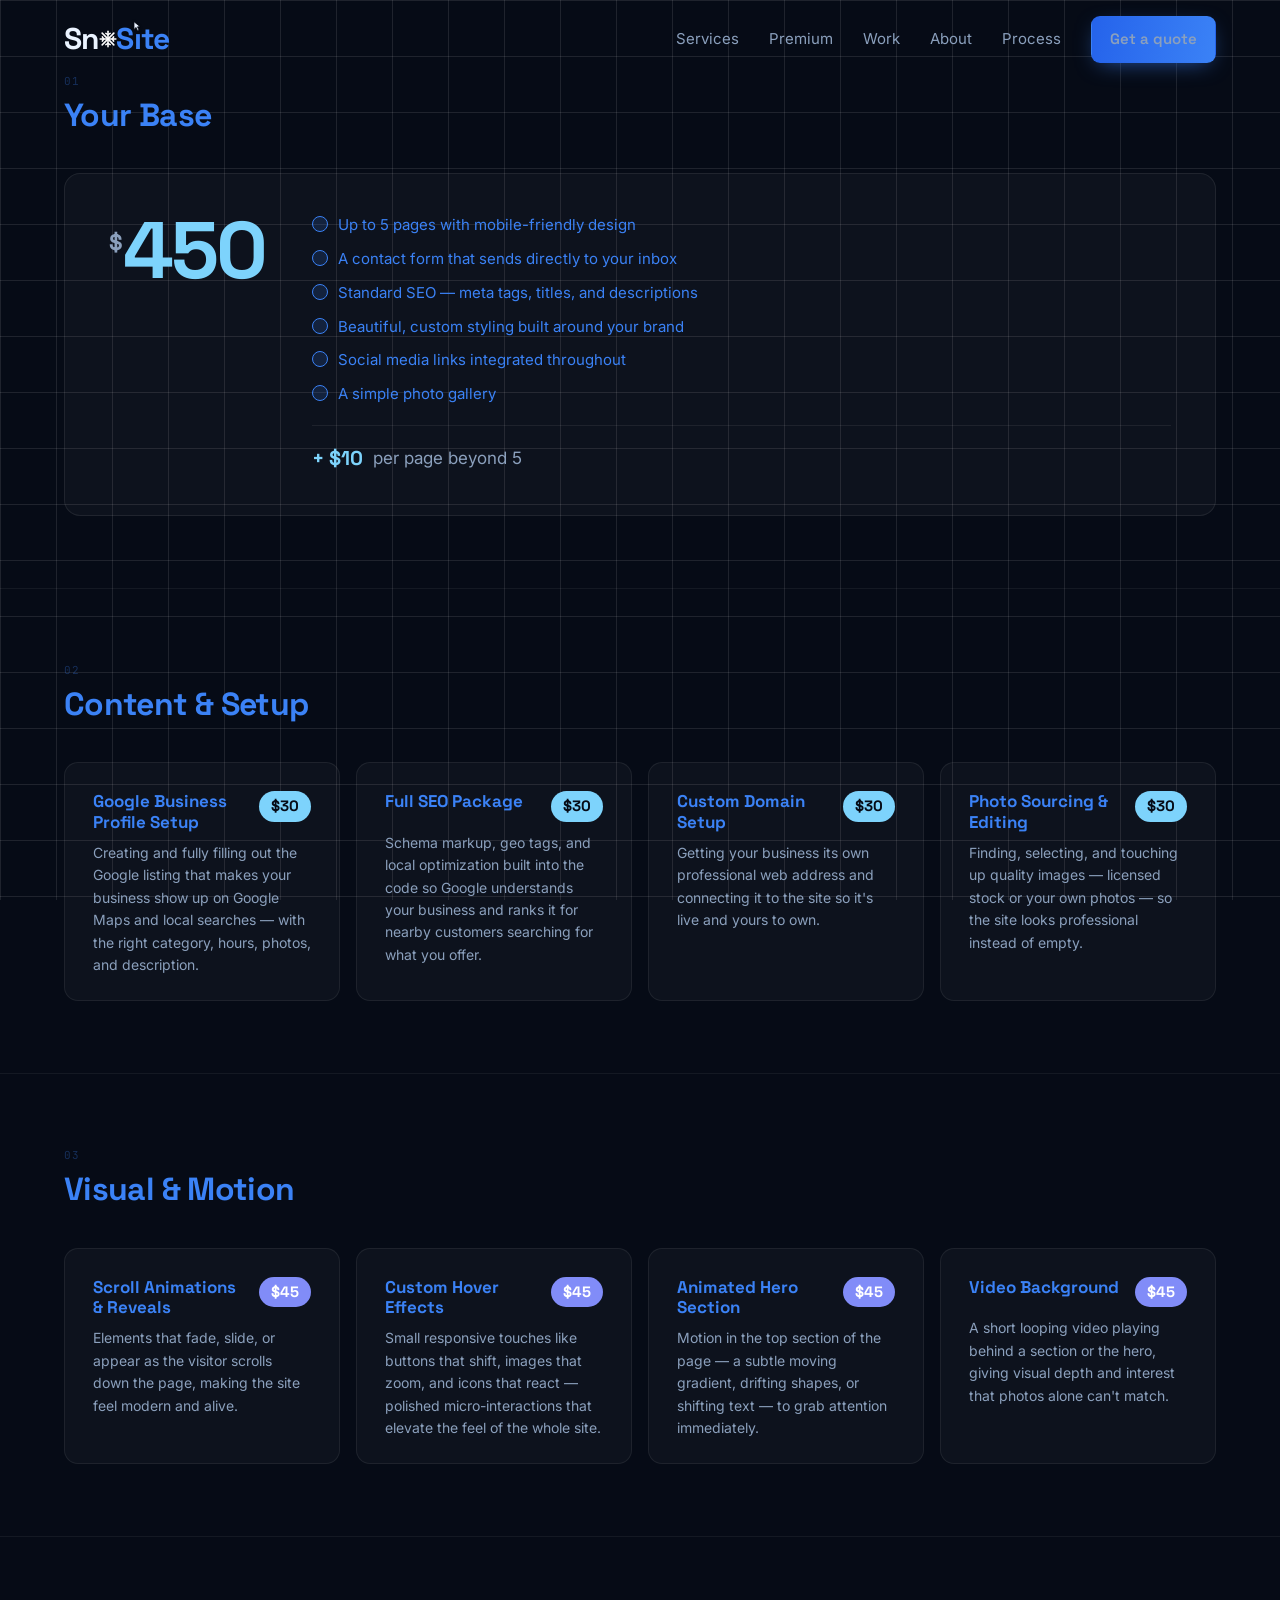
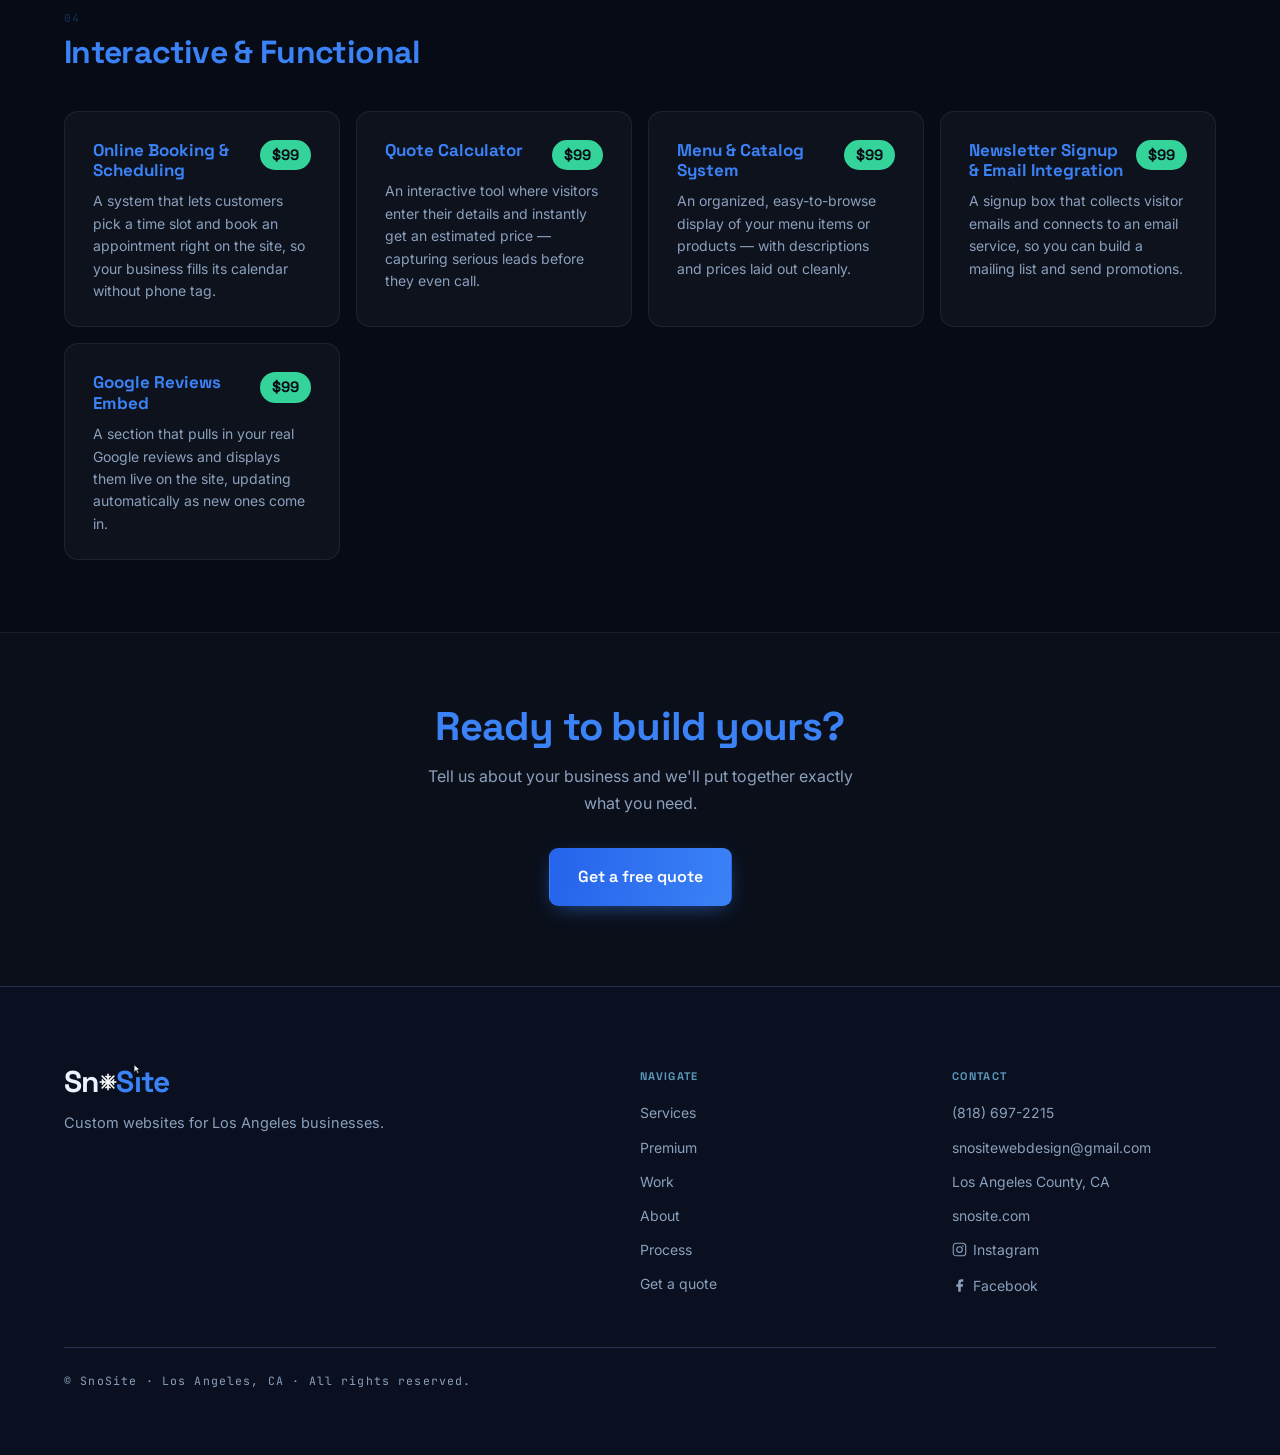
==== add-ons.html @ f0800261 "Increase font size of extra page pricing text Co-Authored-By: Claude Sonnet 4.6 <noreply@anthropic.c" ====
<!DOCTYPE html>
<html lang="en">
<head>
<meta charset="UTF-8" />
<meta name="viewport" content="width=device-width, initial-scale=1.0" />
<title>SnoSite — Pricing & Add-Ons</title>
<meta name="description" content="See exactly what's included in every SnoSite website and choose the add-ons that fit your business. Serving Los Angeles County." />
<link rel="icon" type="image/svg+xml" href="/favicon.svg" />
<link rel="preconnect" href="https://fonts.googleapis.com" />
<link rel="preconnect" href="https://fonts.gstatic.com" crossorigin />
<link href="https://fonts.googleapis.com/css2?family=Inter:wght@400;500;600&family=JetBrains+Mono:wght@400;500;700&family=Space+Grotesk:wght@500;600;700&display=swap" rel="stylesheet" />
<link rel="stylesheet" href="style.css" />
<style>
/* ---- page-specific overrides ---- */
.ao-hero{
  padding:140px var(--gut) 72px;
  text-align:center;
}
.ao-hero .eyebrow{ margin-bottom:18px; }
.ao-hero h1{
  font-family:var(--display);
  font-size:clamp(36px,6vw,62px);
  font-weight:700;
  color:var(--frost);
  line-height:1.1;
  letter-spacing:-.03em;
  margin-bottom:18px;
}
.ao-hero h1 span{ color:var(--ice); }
.ao-hero p{
  font-size:18px;
  color:var(--slate);
  max-width:520px;
  margin:0 auto;
  line-height:1.65;
}

/* ---- section blocks ---- */
.ao-section{
  padding:72px var(--gut);
  max-width:var(--max);
  margin:0 auto;
}
.ao-section + .ao-section{ border-top:1px solid rgba(255,255,255,.06); }

.ao-section-head{
  margin-bottom:40px;
}
.ao-section-num{
  font-family:var(--mono);
  font-size:11px;
  color:var(--frost);
  opacity:.3;
  letter-spacing:.12em;
  display:block;
  margin-bottom:8px;
}
.ao-section-title{
  font-family:var(--display);
  font-size:clamp(22px,3.5vw,32px);
  font-weight:700;
  color:var(--frost);
  letter-spacing:-.02em;
  margin-bottom:8px;
}
.ao-section-sub{
  font-size:15px;
  color:var(--slate);
  max-width:560px;
  line-height:1.6;
}

/* ---- base card (section 1) ---- */
.base-card{
  background:rgba(255,255,255,.03);
  border:1px solid rgba(255,255,255,.08);
  border-radius:16px;
  padding:40px 44px;
  display:flex;
  align-items:flex-start;
  gap:48px;
  flex-wrap:wrap;
}
.base-price-block{ flex-shrink:0; }
.base-price{
  font-family:var(--display);
  font-size:clamp(52px,8vw,80px);
  font-weight:700;
  color:var(--ice);
  line-height:.9;
  letter-spacing:-.04em;
}
.base-price em{
  font-style:normal;
  font-size:.28em;
  color:var(--slate);
  letter-spacing:0;
  vertical-align:super;
}
.base-label{
  font-family:var(--body);
  font-size:13px;
  color:var(--slate);
  margin-top:8px;
  letter-spacing:.03em;
}
.base-features{
  flex:1;
  min-width:240px;
}
.base-features ul{
  list-style:none;
  padding:0;margin:0;
  display:flex;
  flex-direction:column;
  gap:12px;
}
.base-features li{
  display:flex;
  align-items:flex-start;
  gap:10px;
  font-size:15px;
  color:var(--frost);
  line-height:1.45;
}
.base-features li::before{
  content:'';
  width:16px;height:16px;
  border-radius:50%;
  border:1.5px solid var(--frost);
  flex-shrink:0;
  margin-top:2px;
  background:rgba(59,130,246,.15);
}
.base-extra{
  margin-top:20px;
  padding-top:16px;
  border-top:1px solid rgba(255,255,255,.07);
  font-size:14px;
  color:var(--slate);
  display:flex;
  align-items:center;
  gap:10px;
}
.base-extra strong{ color:var(--ice); font-family:var(--display); font-size:20px; }
.base-extra{ font-size:17px; }

/* ---- addon grid ---- */
.ao-grid{
  display:grid;
  grid-template-columns:repeat(auto-fill,minmax(260px,1fr));
  gap:16px;
}
.ao-card{
  background:rgba(255,255,255,.03);
  border:1px solid rgba(255,255,255,.07);
  border-radius:14px;
  padding:28px 28px 24px;
  display:flex;
  flex-direction:column;
  gap:10px;
  transition:border-color .2s,background .2s;
}
.ao-card:hover{
  border-color:rgba(59,130,246,.3);
  background:rgba(59,130,246,.04);
}
.ao-card-top{
  display:flex;
  align-items:flex-start;
  justify-content:space-between;
  gap:12px;
}
.ao-card-title{
  font-family:var(--display);
  font-size:17px;
  font-weight:700;
  color:var(--frost);
  line-height:1.2;
}
.ao-price-tag{
  font-family:var(--display);
  font-size:15px;
  font-weight:700;
  color:var(--ink);
  background:var(--ice);
  border-radius:100px;
  padding:3px 12px;
  white-space:nowrap;
  flex-shrink:0;
}
.ao-card-desc{
  font-size:14px;
  color:var(--slate);
  line-height:1.6;
  flex:1;
}

/* section color accents */
.ao-s2 .ao-price-tag{ background:#7dd3fc; color:#060b16; }
.ao-s3 .ao-price-tag{ background:#818cf8; color:#fff; }
.ao-s4 .ao-price-tag{ background:#34d399; color:#060b16; }

.ao-s3 .ao-card:hover{ border-color:rgba(129,140,248,.3); background:rgba(129,140,248,.04); }
.ao-s4 .ao-card:hover{ border-color:rgba(52,211,153,.3); background:rgba(52,211,153,.04); }

/* ---- CTA band ---- */
.ao-cta{
  background:rgba(255,255,255,.02);
  border-top:1px solid rgba(255,255,255,.06);
  padding:72px var(--gut) 80px;
  text-align:center;
}
.ao-cta h2{
  font-family:var(--display);
  font-size:clamp(28px,4vw,40px);
  font-weight:700;
  color:var(--frost);
  letter-spacing:-.02em;
  margin-bottom:14px;
}
.ao-cta p{
  font-size:16px;
  color:var(--slate);
  max-width:460px;
  margin:0 auto 32px;
  line-height:1.65;
}

@media(max-width:680px){
  .base-card{ padding:28px 24px; gap:24px; }
  .ao-section{ padding:52px var(--gut); }
}
</style>
</head>
<body>

<!-- hidden svg defs copied from main page -->
<svg width="0" height="0" style="position:absolute" aria-hidden="true">
  <defs>
    <g id="crystal-mark">
      <g id="crystal-arm">
        <line x1="32" y1="32" x2="32" y2="7" />
        <line x1="32" y1="21" x2="24.5" y2="13.5" />
        <line x1="32" y1="21" x2="39.5" y2="13.5" />
        <line x1="32" y1="27" x2="27" y2="22" />
        <line x1="32" y1="27" x2="37" y2="22" />
        <circle cx="32" cy="7"    r="2.4" class="node-tip" />
        <circle cx="32" cy="21"   r="1.7" />
        <circle cx="24.5" cy="13.5" r="1.5" />
        <circle cx="39.5" cy="13.5" r="1.5" />
      </g>
      <use href="#crystal-arm" transform="rotate(60 32 32)" />
      <use href="#crystal-arm" transform="rotate(120 32 32)" />
      <use href="#crystal-arm" transform="rotate(180 32 32)" />
      <use href="#crystal-arm" transform="rotate(240 32 32)" />
      <use href="#crystal-arm" transform="rotate(300 32 32)" />
      <circle cx="32" cy="32" r="3.2" class="node-core" />
    </g>
  </defs>
</svg>

<div class="progress" id="progress" aria-hidden="true"></div>

<!-- ============ NAV ============ -->
<header class="nav" id="nav">
  <a class="brand" href="/" aria-label="SnoSite home">
    <span class="brand-word">
      <span class="w-sno">Sn<span class="w-o"><span class="w-o-letter">o</span><svg class="w-snowflake" viewBox="0 0 20 20" aria-hidden="true"><line x1="10" y1="1" x2="10" y2="19"/><line x1="1" y1="10" x2="19" y2="10"/><line x1="3.3" y1="3.3" x2="16.7" y2="16.7"/><line x1="16.7" y1="3.3" x2="3.3" y2="16.7"/><line x1="10" y1="5" x2="7.5" y2="3.5"/><line x1="10" y1="5" x2="12.5" y2="3.5"/><line x1="10" y1="15" x2="7.5" y2="16.5"/><line x1="10" y1="15" x2="12.5" y2="16.5"/><line x1="5" y1="10" x2="3.5" y2="7.5"/><line x1="5" y1="10" x2="3.5" y2="12.5"/><line x1="15" y1="10" x2="16.5" y2="7.5"/><line x1="15" y1="10" x2="16.5" y2="12.5"/></svg></span></span><span class="w-site">S<span class="w-i">ı<svg class="w-dot-cursor" viewBox="0 0 13 18" aria-hidden="true"><path d="M1.2 1.1 L1.2 14.9 L4.9 11.3 L7.4 17 L10 15.8 L7.4 10.3 L12 10 Z"/></svg></span>te</span>
    </span>
  </a>

  <nav class="nav-links" id="navLinks" aria-label="Main">
    <a href="/#what-i-do">Services</a>
    <a href="/#pricing">Premium</a>
    <a href="/#my-work">Work</a>
    <a href="/#about">About</a>
    <a href="/#process">Process</a>
    <a class="btn btn-sm" href="/#contact">Get a quote</a>
  </nav>

  <button class="burger" id="burger" aria-label="Open menu" aria-expanded="false" aria-controls="navLinks">
    <span></span><span></span>
  </button>
</header>

<main>

<!-- ============ SECTION 1: BASE ============ -->
<section class="ao-section">
  <div class="ao-section-head">
    <span class="ao-section-num">01</span>
    <h2 class="ao-section-title">Your Base</h2>
  </div>

  <div class="base-card">
    <div class="base-price-block">
      <div class="base-price"><em>$</em>450</div>
    </div>
    <div class="base-features">
      <ul>
        <li>Up to 5 pages with mobile-friendly design</li>
        <li>A contact form that sends directly to your inbox</li>
        <li>Standard SEO — meta tags, titles, and descriptions</li>
        <li>Beautiful, custom styling built around your brand</li>
        <li>Social media links integrated throughout</li>
        <li>A simple photo gallery</li>
      </ul>
      <div class="base-extra">
        <strong>+ $10</strong> per page beyond 5
      </div>
    </div>
  </div>
</section>

<!-- ============ SECTION 2: CONTENT & SETUP ============ -->
<section class="ao-section ao-s2">
  <div class="ao-section-head">
    <span class="ao-section-num">02</span>
    <h2 class="ao-section-title">Content & Setup</h2>
  </div>

  <div class="ao-grid">
    <div class="ao-card">
      <div class="ao-card-top">
        <p class="ao-card-title">Google Business Profile Setup</p>
        <span class="ao-price-tag">$30</span>
      </div>
      <p class="ao-card-desc">Creating and fully filling out the Google listing that makes your business show up on Google Maps and local searches — with the right category, hours, photos, and description.</p>
    </div>
    <div class="ao-card">
      <div class="ao-card-top">
        <p class="ao-card-title">Full SEO Package</p>
        <span class="ao-price-tag">$30</span>
      </div>
      <p class="ao-card-desc">Schema markup, geo tags, and local optimization built into the code so Google understands your business and ranks it for nearby customers searching for what you offer.</p>
    </div>
    <div class="ao-card">
      <div class="ao-card-top">
        <p class="ao-card-title">Custom Domain Setup</p>
        <span class="ao-price-tag">$30</span>
      </div>
      <p class="ao-card-desc">Getting your business its own professional web address and connecting it to the site so it's live and yours to own.</p>
    </div>
    <div class="ao-card">
      <div class="ao-card-top">
        <p class="ao-card-title">Photo Sourcing & Editing</p>
        <span class="ao-price-tag">$30</span>
      </div>
      <p class="ao-card-desc">Finding, selecting, and touching up quality images — licensed stock or your own photos — so the site looks professional instead of empty.</p>
    </div>
  </div>
</section>

<!-- ============ SECTION 3: VISUAL & MOTION ============ -->
<section class="ao-section ao-s3">
  <div class="ao-section-head">
    <span class="ao-section-num">03</span>
    <h2 class="ao-section-title">Visual & Motion</h2>
  </div>

  <div class="ao-grid">
    <div class="ao-card">
      <div class="ao-card-top">
        <p class="ao-card-title">Scroll Animations & Reveals</p>
        <span class="ao-price-tag">$45</span>
      </div>
      <p class="ao-card-desc">Elements that fade, slide, or appear as the visitor scrolls down the page, making the site feel modern and alive.</p>
    </div>
    <div class="ao-card">
      <div class="ao-card-top">
        <p class="ao-card-title">Custom Hover Effects</p>
        <span class="ao-price-tag">$45</span>
      </div>
      <p class="ao-card-desc">Small responsive touches like buttons that shift, images that zoom, and icons that react — polished micro-interactions that elevate the feel of the whole site.</p>
    </div>
    <div class="ao-card">
      <div class="ao-card-top">
        <p class="ao-card-title">Animated Hero Section</p>
        <span class="ao-price-tag">$45</span>
      </div>
      <p class="ao-card-desc">Motion in the top section of the page — a subtle moving gradient, drifting shapes, or shifting text — to grab attention immediately.</p>
    </div>
    <div class="ao-card">
      <div class="ao-card-top">
        <p class="ao-card-title">Video Background</p>
        <span class="ao-price-tag">$45</span>
      </div>
      <p class="ao-card-desc">A short looping video playing behind a section or the hero, giving visual depth and interest that photos alone can't match.</p>
    </div>
  </div>
</section>

<!-- ============ SECTION 4: INTERACTIVE & FUNCTIONAL ============ -->
<section class="ao-section ao-s4">
  <div class="ao-section-head">
    <span class="ao-section-num">04</span>
    <h2 class="ao-section-title">Interactive & Functional</h2>
  </div>

  <div class="ao-grid">
    <div class="ao-card">
      <div class="ao-card-top">
        <p class="ao-card-title">Online Booking & Scheduling</p>
        <span class="ao-price-tag">$99</span>
      </div>
      <p class="ao-card-desc">A system that lets customers pick a time slot and book an appointment right on the site, so your business fills its calendar without phone tag.</p>
    </div>
    <div class="ao-card">
      <div class="ao-card-top">
        <p class="ao-card-title">Quote Calculator</p>
        <span class="ao-price-tag">$99</span>
      </div>
      <p class="ao-card-desc">An interactive tool where visitors enter their details and instantly get an estimated price — capturing serious leads before they even call.</p>
    </div>
    <div class="ao-card">
      <div class="ao-card-top">
        <p class="ao-card-title">Menu & Catalog System</p>
        <span class="ao-price-tag">$99</span>
      </div>
      <p class="ao-card-desc">An organized, easy-to-browse display of your menu items or products — with descriptions and prices laid out cleanly.</p>
    </div>
    <div class="ao-card">
      <div class="ao-card-top">
        <p class="ao-card-title">Newsletter Signup & Email Integration</p>
        <span class="ao-price-tag">$99</span>
      </div>
      <p class="ao-card-desc">A signup box that collects visitor emails and connects to an email service, so you can build a mailing list and send promotions.</p>
    </div>
    <div class="ao-card">
      <div class="ao-card-top">
        <p class="ao-card-title">Google Reviews Embed</p>
        <span class="ao-price-tag">$99</span>
      </div>
      <p class="ao-card-desc">A section that pulls in your real Google reviews and displays them live on the site, updating automatically as new ones come in.</p>
    </div>
  </div>
</section>

<!-- ============ CTA ============ -->
<div class="ao-cta">
  <h2>Ready to build yours?</h2>
  <p>Tell us about your business and we'll put together exactly what you need.</p>
  <a class="btn" href="/#contact">Get a free quote</a>
</div>

</main>

<!-- ============ FOOTER ============ -->
<footer class="footer">
  <div class="foot-grid">

    <div class="foot-brand">
      <a class="brand" href="/" aria-label="SnoSite home">
        <span class="brand-word">
          <span class="w-sno">Sn<span class="w-o"><span class="w-o-letter">o</span><svg class="w-snowflake" viewBox="0 0 20 20" aria-hidden="true"><line x1="10" y1="1" x2="10" y2="19"/><line x1="1" y1="10" x2="19" y2="10"/><line x1="3.3" y1="3.3" x2="16.7" y2="16.7"/><line x1="16.7" y1="3.3" x2="3.3" y2="16.7"/><line x1="10" y1="5" x2="7.5" y2="3.5"/><line x1="10" y1="5" x2="12.5" y2="3.5"/><line x1="10" y1="15" x2="7.5" y2="16.5"/><line x1="10" y1="15" x2="12.5" y2="16.5"/><line x1="5" y1="10" x2="3.5" y2="7.5"/><line x1="5" y1="10" x2="3.5" y2="12.5"/><line x1="15" y1="10" x2="16.5" y2="7.5"/><line x1="15" y1="10" x2="16.5" y2="12.5"/></svg></span></span><span class="w-site">S<span class="w-i">ı<svg class="w-dot-cursor" viewBox="0 0 13 18" aria-hidden="true"><path d="M1.2 1.1 L1.2 14.9 L4.9 11.3 L7.4 17 L10 15.8 L7.4 10.3 L12 10 Z"/></svg></span>te</span>
        </span>
      </a>
      <p class="foot-line">Custom websites for Los Angeles businesses.</p>
    </div>

    <div class="foot-col">
      <p class="foot-heading">Navigate</p>
      <nav class="foot-links" aria-label="Footer">
        <a href="/#what-i-do">Services</a>
        <a href="/#pricing">Premium</a>
        <a href="/#my-work">Work</a>
        <a href="/#about">About</a>
        <a href="/#process">Process</a>
        <a href="/#contact">Get a quote</a>
      </nav>
    </div>

    <div class="foot-col">
      <p class="foot-heading">Contact</p>
      <ul class="foot-contact">
        <li><a href="tel:+18186972215">(818) 697-2215</a></li>
        <li><a href="mailto:snositewebdesign@gmail.com">snositewebdesign@gmail.com</a></li>
        <li>Los Angeles County, CA</li>
        <li><a href="https://snosite.com">snosite.com</a></li>
        <li><a href="https://www.instagram.com/snositewebdesign/?hl=en" target="_blank" rel="noopener"><svg class="social-icon" viewBox="0 0 24 24" fill="none" stroke="currentColor" stroke-width="1.8" stroke-linecap="round" stroke-linejoin="round" aria-hidden="true"><rect x="2" y="2" width="20" height="20" rx="5"/><circle cx="12" cy="12" r="4.5"/><circle cx="17.5" cy="6.5" r="1.2" fill="currentColor" stroke="none"/></svg>Instagram</a></li>
        <li><a href="https://www.facebook.com/profile.php?id=61593627805856" target="_blank" rel="noopener"><svg class="social-icon" viewBox="0 0 24 24" fill="currentColor" aria-hidden="true"><path d="M18 2h-3a5 5 0 0 0-5 5v3H7v4h3v8h4v-8h3l1-4h-4V7a1 1 0 0 1 1-1h3z"/></svg>Facebook</a></li>
      </ul>
    </div>

  </div>
  <p class="copy">© <span id="year"></span> SnoSite · Los Angeles, CA · All rights reserved.</p>
</footer>

<script src="script.js"></script>
</body>
</html>
---- style.css ----
/* ============================================================
   SnoSite — style.css
   Palette : ink / navy / frost / ice / snow / slate
   Type    : Space Grotesk (display) · Inter (body) · JetBrains Mono (data)
   Motif   : the six-fold crystal — no two alike
   ============================================================ */

:root{
  /* --- colour --- */
  --ink:      #060b16;   /* page base, deepest */
  --navy:     #0f172a;   /* surfaces */
  --navy-2:   #141f38;   /* raised surfaces */
  --line:     #22314f;   /* hairlines */
  --frost:    #3b82f6;   /* primary accent */
  --frost-dk: #2563eb;
  --ice:      #7dd3fc;   /* secondary accent — the frost range */
  --snow:     #eaf3ff;   /* text, blue-tinted white */
  --slate:    #8ba0bd;   /* muted text */

  /* --- type --- */
  --display: 'Space Grotesk', system-ui, sans-serif;
  --body:    'Inter', system-ui, sans-serif;
  --mono:    'JetBrains Mono', ui-monospace, monospace;

  /* --- space --- */
  --gut: clamp(20px, 5vw, 64px);
  --r:   14px;
  --r-sm: 9px;
}

*,*::before,*::after{box-sizing:border-box;margin:0;padding:0}
html{scroll-behavior:smooth;scroll-padding-top:88px}

body{
  background:var(--ink);
  color:var(--snow);
  font-family:var(--body);
  font-size:17px;
  line-height:1.65;
  -webkit-font-smoothing:antialiased;
  overflow-x:hidden;
}

/* the lattice: a faint crystal grid across the whole page */
body::before{
  content:"";position:fixed;inset:0;z-index:0;pointer-events:none;
  background-image:
    linear-gradient(rgba(255,255,255,.10) 1px, transparent 1px),
    linear-gradient(90deg, rgba(255,255,255,.10) 1px, transparent 1px);
  background-size:56px 56px;
}
body > *{position:relative;z-index:1}

img,svg,canvas{display:block;max-width:100%}
a{color:inherit}

/* ---------- type primitives ---------- */
h1,h2,h3{font-family:var(--display);font-weight:700;letter-spacing:-.02em;line-height:1.1}
h1{font-size:clamp(40px,6.2vw,72px)}
h2{font-size:clamp(30px,4.2vw,50px)}
h3{font-size:clamp(19px,2vw,23px);letter-spacing:-.01em}
h1 em, h2 em{
  font-style:normal;
  background:linear-gradient(100deg,var(--frost),var(--ice));
  -webkit-background-clip:text;background-clip:text;color:transparent;
}

.eyebrow{
  font-family:var(--mono);font-size:12px;font-weight:500;
  letter-spacing:.22em;text-transform:uppercase;color:var(--ice);
  display:flex;align-items:center;gap:12px;
}
.eyebrow::before{
  content:"";width:22px;height:1px;background:var(--frost);flex:none;
}
.eyebrow-lg{font-size:16px;letter-spacing:.2em}

.lede{font-size:clamp(17px,1.7vw,20px);color:var(--slate);max-width:52ch;margin-top:22px}
.section-sub{color:var(--slate);margin-top:14px;max-width:56ch;font-size:17px}

/* ---------- the mark ---------- */
.mark{width:34px;height:34px;flex:none}
#crystal-mark line{stroke:var(--frost);stroke-width:2;stroke-linecap:round}
#crystal-mark circle{fill:var(--frost)}
#crystal-mark .node-tip{fill:var(--ice)}
#crystal-mark .node-core{fill:var(--ice)}

/* ---------- buttons ---------- */
.btn{
  --bg:linear-gradient(100deg,var(--frost-dk),var(--frost));
  display:inline-flex;align-items:center;justify-content:center;gap:9px;
  background:var(--bg);color:#fff;
  font-family:var(--display);font-weight:600;font-size:16px;
  padding:15px 28px;border-radius:var(--r-sm);border:1px solid transparent;
  text-decoration:none;cursor:pointer;
  transition:transform .18s ease, box-shadow .18s ease, filter .18s ease;
  box-shadow:0 6px 22px -8px rgba(59,130,246,.7);
}
.btn:hover{transform:translateY(-2px);box-shadow:0 12px 32px -8px rgba(59,130,246,.85);filter:brightness(1.06)}
.btn:active{transform:translateY(0)}
.btn-ghost{
  background:transparent;border-color:var(--line);color:var(--snow);box-shadow:none;
}
.btn-ghost:hover{border-color:var(--frost);background:rgba(59,130,246,.08);box-shadow:none}
.btn-sm{padding:10px 18px;font-size:14px}
.btn-block{display:flex;width:100%;margin-top:26px}

:focus-visible{outline:2px solid var(--ice);outline-offset:3px;border-radius:4px}

/* ---------- fall sale banner ---------- */
.fall-banner{
  position:relative;
  background:#1a0a00;
  border-top:2px solid #c2410c;
  border-bottom:2px solid #c2410c;
  padding:28px var(--gut);
  overflow:hidden;
  text-align:center;
}
.fall-banner::before{
  content:'';
  position:absolute;inset:0;
  background:
    radial-gradient(ellipse 60% 120% at 50% 50%, rgba(194,65,12,.22) 0%, transparent 70%),
    repeating-linear-gradient(
      -45deg,
      transparent,transparent 18px,
      rgba(194,65,12,.06) 18px,rgba(194,65,12,.06) 19px
    );
  pointer-events:none;
}
.fall-banner-leaves{
  position:absolute;top:50%;transform:translateY(-50%);
  font-size:22px;letter-spacing:4px;opacity:.35;
  pointer-events:none;
}
.fall-banner-leaves--left{ left:20px; }
.fall-banner-leaves--right{ right:20px; }
.fall-banner-inner{
  position:relative;z-index:2;
  max-width:var(--max);margin:0 auto;
  display:flex;flex-direction:column;align-items:center;gap:12px;
}
.fall-badge{
  display:inline-block;
  font-family:var(--display);font-size:18px;font-weight:700;
  letter-spacing:.06em;text-transform:uppercase;
  color:#fed7aa;
  background:rgba(194,65,12,.4);
  border:1px solid rgba(251,146,60,.45);
  border-radius:100px;
  padding:4px 16px;
}
.fall-main{
  display:flex;align-items:center;justify-content:center;gap:14px;flex-wrap:wrap;
}
.fall-pct{
  font-family:var(--display);font-size:clamp(52px,8vw,80px);font-weight:700;
  color:#fb923c;line-height:.9;letter-spacing:-.03em;
}
.fall-copy{
  display:flex;flex-direction:column;align-items:flex-start;gap:2px;
}
.fall-off{
  font-family:var(--display);font-size:clamp(22px,4vw,34px);font-weight:700;
  color:#fed7aa;letter-spacing:.06em;line-height:1;
}
.fall-desc{
  font-family:var(--body);font-size:clamp(13px,2vw,16px);
  color:rgba(253,186,116,.8);
}
.fall-cta{
  font-family:var(--display);font-size:clamp(12px,1.6vw,14px);font-weight:700;
  color:#fdba74;letter-spacing:.02em;margin:0;
}
.fall-btn{
  display:inline-block;
  margin-top:6px;
  font-family:var(--display);font-size:15px;font-weight:700;
  color:#1a0a00;
  background:#c2612a;
  border:none;border-radius:100px;
  padding:13px 32px;
  cursor:pointer;text-decoration:none;
  letter-spacing:.02em;
  transition:background .2s,transform .15s;
}
.fall-btn:hover{ background:#b05520;transform:translateY(-2px); }
.fall-btn:active{ transform:scale(.97); }
.fall-dates-wrap{ margin-top:2px; }
.fall-dates{
  font-family:var(--body);font-size:13px;font-weight:500;
  color:rgba(251,146,60,.75);letter-spacing:.05em;
  background:rgba(251,146,60,.1);
  border:1px solid rgba(251,146,60,.3);
  border-radius:100px;
  padding:5px 16px;
  display:inline-block;
}
@media(max-width:600px){
  .fall-banner-leaves{display:none;}
  .fall-copy{align-items:center;}
  .fall-main{flex-direction:column;gap:6px;}
}

/* ---------- scroll progress ---------- */
.progress{
  position:fixed;top:0;left:0;height:2px;width:0;z-index:60;
  background:linear-gradient(90deg,var(--frost),var(--ice));
  transition:width .1s linear;
}

/* ---------- nav ---------- */
.nav{
  position:fixed;top:0;left:0;right:0;z-index:50;
  display:flex;align-items:center;justify-content:space-between;
  padding:16px var(--gut);
  border-bottom:1px solid transparent;
  transition:background .3s ease, border-color .3s ease, backdrop-filter .3s ease;
}
.nav.stuck{
  background:rgba(6,11,22,.82);
  backdrop-filter:blur(14px);
  border-bottom-color:var(--line);
}
.brand{display:flex;align-items:center;gap:11px;text-decoration:none}

/* ---------- the wordmark: snowflake "o", cursor dot on "i" ---------- */
.brand-word{
  font-family:var(--display);font-weight:700;font-size:30px;letter-spacing:-.02em;
  display:inline-flex;align-items:baseline;line-height:1;white-space:nowrap;
}
.w-sno{color:var(--snow)}
.w-site{color:var(--frost)}

/* the "o" holds a snowflake */
.w-o{position:relative;display:inline-block}
.w-o-letter{color:transparent}

/* the snowflake inside the "o" */
.w-snowflake{
  position:absolute;left:50%;top:50%;
  transform:translate(-50%,-50%);
  width:.75em;height:.75em;overflow:visible;pointer-events:none;
  transition:transform .5s cubic-bezier(.2,.8,.2,1);
}
.w-snowflake line{stroke:#fff;stroke-width:1.8;stroke-linecap:round}
.brand:hover .w-snowflake{transform:translate(-50%,-50%) rotate(30deg)}

/* ripple on the "o" */
.w-o::after{
  content:"";position:absolute;left:50%;top:50%;
  width:1.35em;height:1.35em;margin:-.675em 0 0 -.675em;
  border:1.5px solid var(--ice);border-radius:50%;
  opacity:0;pointer-events:none;
  animation:click-ring 2.6s ease-out .5s 1;
}
.brand:hover .w-o::after{animation:click-ring 1s ease-out 1}
@keyframes click-ring{
  0%   {transform:scale(.45);opacity:.9}
  70%  {opacity:0}
  100% {transform:scale(1.5);opacity:0}
}

/* cursor dot on the "i" */
.w-i{position:relative;display:inline-block}
.w-dot-cursor{
  position:absolute;left:50%;top:-.12em;
  transform:translateX(-50%);
  width:.45em;height:auto;overflow:visible;pointer-events:none;
  transition:transform .16s cubic-bezier(.2,.8,.2,1);
}
.w-dot-cursor path{
  fill:var(--snow);
  stroke:var(--ink);stroke-width:1.4;stroke-linejoin:round;
  filter:drop-shadow(0 1px 2px rgba(0,0,0,.5));
}
.brand:hover .w-dot-cursor{transform:translateX(-50%) translate(-1px,-1px) scale(.9)}

.nav-links{display:flex;align-items:center;gap:30px}
.nav-links a{
  text-decoration:none;font-size:15px;color:var(--slate);
  transition:color .18s ease;position:relative;
}
.nav-links a:not(.btn):hover,
.nav-links a.active{color:var(--snow)}
.nav-links a:not(.btn)::after{
  content:"";position:absolute;left:0;bottom:-6px;height:1px;width:0;
  background:var(--frost);transition:width .22s ease;
}
.nav-links a:not(.btn):hover::after,
.nav-links a.active::after{width:100%}

.burger{
  display:none;background:none;border:1px solid var(--line);border-radius:8px;
  padding:10px 9px;cursor:pointer;flex-direction:column;gap:5px;
}
.burger span{display:block;width:18px;height:2px;background:var(--snow);border-radius:2px;transition:.22s}
.burger[aria-expanded="true"] span:first-child{transform:translateY(3.5px) rotate(45deg)}
.burger[aria-expanded="true"] span:last-child{transform:translateY(-3.5px) rotate(-45deg)}

/* ---------- hero ---------- */
.hero{
  padding:150px var(--gut) 100px;
  position:relative;overflow:hidden;
}
.hero::after{ /* frost bloom */
  content:"";position:absolute;top:-15%;right:-5%;width:60vw;height:60vw;
  max-width:780px;max-height:780px;pointer-events:none;
  background:radial-gradient(circle, rgba(59,130,246,.20), transparent 62%);
}
.hero-grid{
  max-width:1240px;margin:0 auto;
  display:grid;grid-template-columns:1.05fr .95fr;gap:clamp(32px,5vw,72px);
  align-items:center;
}
.hero h1{margin-top:33px}
.hero .lede{margin-top:33px}
.hero-cta{display:flex;gap:14px;margin-top:54px;flex-wrap:wrap}

.hero-stats{
  display:flex;gap:clamp(20px,3vw,44px);margin-top:52px;
  padding-top:26px;border-top:1px solid var(--line);flex-wrap:wrap;
}
.hero-stats dt{
  font-family:var(--mono);font-size:11px;letter-spacing:.16em;
  text-transform:uppercase;color:var(--slate);
}
.hero-stats dd{font-family:var(--display);font-weight:600;font-size:18px;margin-top:5px}

/* --- the signature: procedural crystal --- */
.hero-crystal{display:flex;flex-direction:column;align-items:center}
#crystal{
  width:100%;max-width:460px;aspect-ratio:1;
  filter:drop-shadow(0 0 40px rgba(59,130,246,.28));
}
.crystal-meta{
  display:flex;align-items:center;gap:16px;margin-top:6px;flex-wrap:wrap;justify-content:center;
}
.crystal-id{
  font-family:var(--mono);font-size:12px;letter-spacing:.12em;color:var(--slate);
  border:1px solid var(--line);border-radius:99px;padding:6px 13px;
  background:rgba(15,23,42,.6);
}
.regrow{
  display:inline-flex;align-items:center;gap:9px;cursor:pointer;
  background:rgba(59,130,246,.09);border:1px solid rgba(59,130,246,.4);
  color:var(--snow);font-family:var(--mono);font-size:12px;letter-spacing:.1em;
  text-transform:uppercase;padding:7px 15px;border-radius:99px;
  transition:background .18s ease, border-color .18s ease;
}
.regrow:hover{background:rgba(59,130,246,.2);border-color:var(--frost)}
.regrow-dot{
  width:6px;height:6px;border-radius:50%;background:var(--ice);
  box-shadow:0 0 0 0 rgba(125,211,252,.7);animation:pulse 2.4s infinite;
}
@keyframes pulse{
  0%{box-shadow:0 0 0 0 rgba(125,211,252,.6)}
  70%{box-shadow:0 0 0 9px rgba(125,211,252,0)}
  100%{box-shadow:0 0 0 0 rgba(125,211,252,0)}
}
.crystal-note{
  margin-top:16px;text-align:center;font-size:14px;color:var(--slate);
  max-width:34ch;line-height:1.6;
}

/* ---------- sections ---------- */
.section{padding:clamp(74px,9vw,124px) var(--gut);max-width:1240px;margin:0 auto}
.band{
  max-width:none;
  background:
    linear-gradient(180deg, rgba(15,23,42,0), rgba(15,23,42,.85) 12%, rgba(15,23,42,.85) 88%, rgba(15,23,42,0));
  border-top:1px solid var(--line);border-bottom:1px solid var(--line);
}
.band > *{max-width:1240px;margin-left:auto;margin-right:auto}
.section-head{margin-bottom:clamp(38px,4vw,58px)}
.section-head h2{margin-top:16px}

/* ---------- services lattice ---------- */
.lattice{display:grid;grid-template-columns:repeat(2,1fr);gap:18px}
.card{
  background:linear-gradient(180deg, var(--navy-2), var(--navy));
  border:1px solid var(--line);border-radius:var(--r);
  padding:34px 32px;position:relative;overflow:hidden;
  transition:transform .25s ease, border-color .25s ease;
}
.card::before{ /* frost sweep on hover */
  content:"";position:absolute;top:-40%;right:-30%;width:70%;height:180%;
  background:radial-gradient(circle, rgba(59,130,246,.16), transparent 65%);
  opacity:0;transition:opacity .3s ease;
}
.card:hover{transform:translateY(-4px);border-color:rgba(59,130,246,.55)}
.card:hover::before{opacity:1}
.card > *{position:relative}
.card-mark{display:flex;gap:10px;margin-bottom:20px}
.card-mark svg{width:38px;height:38px;opacity:.9;flex:none;transition:transform .8s cubic-bezier(.2,.8,.2,1)}
.card-mark--duo svg{width:30px;height:30px}
.card:hover .card-mark svg{transform:rotate(360deg)}
.card h3{margin-bottom:11px}
.card p{color:var(--slate);font-size:15.5px}

/* ---------- plans ---------- */
.plans{display:grid;grid-template-columns:repeat(2,1fr);gap:20px;align-items:start}
.plan{
  background:linear-gradient(180deg,var(--navy-2),var(--navy));
  border:1px solid var(--line);border-radius:var(--r);
  padding:36px 32px;position:relative;
  transition:transform .25s ease, border-color .25s ease, box-shadow .25s ease;
}
.plan:hover{transform:translateY(-6px);border-color:rgba(59,130,246,.6);box-shadow:0 24px 60px -20px rgba(59,130,246,.45)}
.plan-pro{
  border-color:rgba(59,130,246,.55);
  background:linear-gradient(180deg, rgba(59,130,246,.14), var(--navy));
  box-shadow:0 20px 60px -30px rgba(59,130,246,.8);
}
.plan-pro:hover{box-shadow:0 28px 70px -20px rgba(59,130,246,.9)}
.plan-badge{
  position:absolute;top:-12px;left:32px;
  background:linear-gradient(100deg,var(--frost-dk),var(--frost));color:#fff;
  font-family:var(--mono);font-size:10px;font-weight:700;letter-spacing:.16em;
  text-transform:uppercase;padding:6px 12px;border-radius:99px;
  transition:transform .2s cubic-bezier(.2,.8,.2,1), box-shadow .2s ease;
  display:inline-block;
}
.plan-pro:hover .plan-badge{transform:scale(1.18) translateY(-4px);box-shadow:0 8px 20px -4px rgba(59,130,246,.8)}
.plan-price{
  font-family:var(--display);font-weight:700;font-size:48px;line-height:1;
  margin-top:10px;
  background:linear-gradient(100deg,var(--frost),var(--ice));
  -webkit-background-clip:text;background-clip:text;color:transparent;
}
.plan-price em{
  font-style:normal;font-size:15px;font-weight:500;color:var(--slate);
  -webkit-text-fill-color:var(--slate);
}
.plan-line{color:var(--slate);font-size:15px;margin-top:12px;min-height:48px}
.plan ul{list-style:none;margin-top:22px;display:flex;flex-direction:column;gap:12px}
.plan li{
  display:flex;gap:11px;align-items:flex-start;font-size:15.5px;
  color:#cddcf0;line-height:1.5;
}
.plan li::before{
  content:"";width:7px;height:7px;flex:none;margin-top:8px;
  background:var(--frost);
  clip-path:polygon(50% 0,100% 25%,100% 75%,50% 100%,0 75%,0 25%); /* hex */
}
.plan-pro li::before{background:var(--ice)}

/* ---------- work ---------- */
.work{display:grid;grid-template-columns:repeat(3,1fr);gap:18px}
.work-card{
  display:flex;flex-direction:column;justify-content:space-between;gap:26px;
  background:linear-gradient(180deg,var(--navy-2),var(--navy));
  border:1px solid var(--line);border-radius:var(--r);padding:32px;
  text-decoration:none;color:inherit;cursor:pointer;
}
.work-img-wrap{display:block;overflow:hidden;border-radius:var(--r-sm) var(--r-sm) 0 0;margin:-32px -32px 24px}
.work-img{width:100%;height:200px;object-fit:cover;display:block}
.work-tag{
  font-family:var(--mono);font-size:11px;letter-spacing:.14em;text-transform:uppercase;
  color:var(--ice);
}
.work-card h3{margin:14px 0 10px}
.work-card p{color:var(--slate);font-size:15.5px}
.work-link{
  font-family:var(--display);font-weight:600;font-size:15px;color:var(--frost);
  text-decoration:none;display:inline-flex;align-items:center;gap:8px;
}
.work-link span{transition:transform .2s ease}
.work-link:hover span{transform:translateX(4px)}

/* ---------- about ---------- */
.about-grid{
  display:grid;grid-template-columns:1.15fr .85fr;gap:clamp(30px,4vw,64px);align-items:start;
}
.about-grid h2{margin-top:16px}
.about-p{color:var(--slate);margin-top:20px;max-width:56ch}
.pull{
  margin:30px 0;padding:4px 0 4px 24px;border-left:2px solid var(--frost);
  font-family:var(--display);font-weight:600;font-size:clamp(19px,2.1vw,24px);
  line-height:1.45;color:var(--snow);
}
.thesis{
  background:linear-gradient(180deg, rgba(59,130,246,.12), var(--navy));
  border:1px solid rgba(59,130,246,.35);border-radius:var(--r);padding:34px 32px;
}
.thesis-mark{width:46px;height:46px;margin-bottom:20px;animation:spin 44s linear infinite}
@keyframes spin{to{transform:rotate(360deg)}}
.thesis h3{margin-bottom:14px}
.thesis p{color:var(--slate);font-size:15.5px}
.thesis p + p{margin-top:14px}

/* ---------- process ---------- */
.steps{list-style:none;display:grid;grid-template-columns:repeat(4,1fr);gap:18px;counter-reset:s}
.step{
  border-top:1px solid var(--line);padding-top:24px;position:relative;
  transition:border-color .25s ease;
}
.step:hover{border-top-color:var(--frost)}
.step-n{
  font-family:var(--mono);font-size:12px;font-weight:700;letter-spacing:.14em;color:var(--frost);
}
.step h3{margin:12px 0 9px}
.step p{color:var(--slate);font-size:15px}
.honest{
  margin-top:52px;padding:26px 30px;
  border:1px dashed rgba(125,211,252,.4);border-radius:var(--r);
  background:rgba(125,211,252,.05);color:var(--slate);font-size:15.5px;max-width:78ch;
}
.honest strong{color:var(--ice);font-family:var(--display)}

/* ---------- contact ---------- */
.contact-grid{
  display:grid;grid-template-columns:1fr 1fr;gap:clamp(32px,5vw,72px);align-items:start;
}
.contact-grid h2{margin-top:16px}
.direct{list-style:none;margin-top:40px;display:flex;flex-direction:column;gap:2px}
.direct li{
  display:flex;align-items:center;gap:20px;padding:16px 0;
  border-top:1px solid var(--line);
}
.direct li:last-child{border-bottom:1px solid var(--line)}
.direct-k{
  font-family:var(--mono);font-size:11px;letter-spacing:.16em;text-transform:uppercase;
  color:var(--slate);width:60px;flex:none;
}
.direct a{color:var(--snow);text-decoration:none;font-size:17px;transition:color .18s}
.direct a:hover{color:var(--ice)}

.form{
  background:linear-gradient(180deg,var(--navy-2),var(--navy));
  border:1px solid var(--line);border-radius:var(--r);padding:32px;
}
.field{margin-bottom:18px}
.field label{
  display:block;font-family:var(--mono);font-size:11px;letter-spacing:.14em;
  text-transform:uppercase;color:var(--slate);margin-bottom:8px;
}
.opt{text-transform:none;letter-spacing:0;opacity:.6}
.field input,.field textarea{
  width:100%;background:rgba(6,11,22,.6);border:1px solid var(--line);
  border-radius:var(--r-sm);padding:13px 15px;color:var(--snow);
  font-family:var(--body);font-size:16px;transition:border-color .18s, box-shadow .18s;
}
.field input:focus,.field textarea:focus{
  outline:none;border-color:var(--frost);box-shadow:0 0 0 3px rgba(59,130,246,.16);
}
.field textarea{resize:vertical;min-height:104px}
.form-note{
  font-family:var(--mono);font-size:11px;letter-spacing:.1em;color:var(--slate);
  text-align:center;margin-top:14px;
}

/* ---------- footer ---------- */
.footer{
  border-top:1px solid var(--line);padding:80px var(--gut) 64px;
  background:rgba(15,23,42,.5);
}
.foot-grid{
  max-width:1240px;margin:0 auto;
  display:grid;grid-template-columns:2fr 1fr 1fr;gap:48px;
}
@media(max-width:720px){.foot-grid{grid-template-columns:1fr 1fr}}
@media(max-width:480px){.foot-grid{grid-template-columns:1fr}}
.foot-brand{display:flex;flex-direction:column;gap:0}
.foot-line{color:var(--slate);font-size:14.5px;margin-top:14px;max-width:36ch}
.foot-tagline{color:var(--ice);font-size:12.5px;margin-top:7px;opacity:.6}
.foot-heading{
  font-family:var(--display);font-size:11px;font-weight:700;
  letter-spacing:.12em;text-transform:uppercase;color:var(--ice);
  margin-bottom:16px;opacity:.7;
}
.foot-col{display:flex;flex-direction:column}
.foot-links{display:flex;flex-direction:column;gap:11px}
.foot-links a{text-decoration:none;color:var(--slate);font-size:14px;transition:color .18s}
.foot-links a:hover{color:var(--ice)}
.foot-contact{list-style:none;display:flex;flex-direction:column;gap:11px}
.foot-contact li{font-size:14px;color:var(--slate)}
.foot-contact a{color:var(--slate);text-decoration:none;transition:color .18s}
.foot-contact a:hover{color:var(--ice)}
.social-icon{width:15px;height:15px;display:inline-block;vertical-align:middle;margin-right:6px;flex-shrink:0}
.direct a{display:inline-flex;align-items:center;gap:0}
.foot-contact a{display:inline-flex;align-items:center;gap:0}
.copy{
  max-width:1240px;margin:48px auto 0;padding-top:24px;border-top:1px solid var(--line);
  font-family:var(--mono);font-size:11.5px;letter-spacing:.1em;color:var(--slate);
}

/* ---------- reveal ---------- */
.reveal{opacity:0;transform:translateY(14px);transition:opacity .35s ease, transform .35s cubic-bezier(.2,.8,.2,1);will-change:opacity,transform}
.reveal.in{opacity:1;transform:none;will-change:auto}

/* pop variant — scales up with a spring overshoot */
.reveal-pop{transform:scale(.88) translateY(14px);transition:opacity .45s ease, transform .55s cubic-bezier(.34,1.56,.64,1)}
.reveal-pop.in{transform:none}

/* ---------- service icon spin ---------- */
@keyframes icon-spin{from{transform:rotate(0deg)}to{transform:rotate(360deg)}}
/* spin as card scrolls in — touch/mobile only */
@media(hover:none){
  .card.in .card-mark svg{animation:icon-spin .7s cubic-bezier(.2,.8,.2,1) both}
}
/* spin on tap — overrides scroll-in animation */
.card .card-mark svg.tapped{animation:icon-spin .55s cubic-bezier(.2,.8,.2,1) !important}

/* ---------- responsive ---------- */
@media (max-width:1000px){
  .hero-grid,.about-grid,.contact-grid{grid-template-columns:1fr}

  #crystal{max-width:340px}
  .work,.steps{grid-template-columns:repeat(2,1fr)}
}
@media (max-width:760px){
  .burger{display:flex}
  .nav-links{
    position:fixed;inset:64px 0 auto;flex-direction:column;align-items:stretch;
    gap:0;padding:10px var(--gut) 22px;
    background:rgba(6,11,22,.97);backdrop-filter:blur(14px);
    border-bottom:1px solid var(--line);
    transform:translateY(-130%);transition:transform .3s cubic-bezier(.2,.8,.2,1);
  }
  .nav-links.open{transform:none}
  .nav-links a{padding:15px 0;border-bottom:1px solid var(--line);font-size:16px}
  .nav-links a::after{display:none}
  .nav-links .btn{margin-top:16px;border-bottom:none}
  .lattice,.plans,.work,.steps{grid-template-columns:1fr}
  .hero{padding-top:120px}
}

/* ---------- thesis snowflake ---------- */
.thesis-flake-wrap{text-align:center;margin-top:28px}
.thesis-flake{
  width:40px;height:40px;overflow:visible;
  animation:spin 10s linear infinite;
}
.thesis-flake line{stroke:#fff;stroke-width:1.8;stroke-linecap:round}

/* ---------- crystal label ---------- */
.crystal-box{
  margin-top:22px;
  background:rgba(59,130,246,.08);
  border:1px solid rgba(125,211,252,.22);
  border-radius:14px;
  padding:18px 22px 20px;
  text-align:center;
  box-shadow:0 0 28px -8px rgba(59,130,246,.35), inset 0 1px 0 rgba(125,211,252,.1);
}
.crystal-label{
  font-family:var(--display);font-weight:700;font-size:clamp(18px,2vw,22px);
  color:var(--snow);letter-spacing:.04em;
}
.crystal-desc{
  font-size:13.5px;color:var(--slate);
  margin:8px auto 0;line-height:1.65;
}

/* ---------- about illustration ---------- */
.about-illustration{
  width:100%;max-width:400px;display:block;margin-top:32px;
  border-radius:var(--r);border:1px solid var(--line);
  transition:transform .25s ease, box-shadow .25s ease;
}
.about-illustration:hover{transform:translateY(-4px);box-shadow:0 16px 40px -12px rgba(59,130,246,.4)}
.about-visual{display:flex;align-items:center;justify-content:center}

/* ---------- reduced motion ---------- */
@media (prefers-reduced-motion:reduce){
  html{scroll-behavior:auto}
  *,*::before,*::after{animation-duration:.001ms!important;animation-iteration-count:1!important;transition-duration:.001ms!important}
  .reveal{opacity:1;transform:none}
}
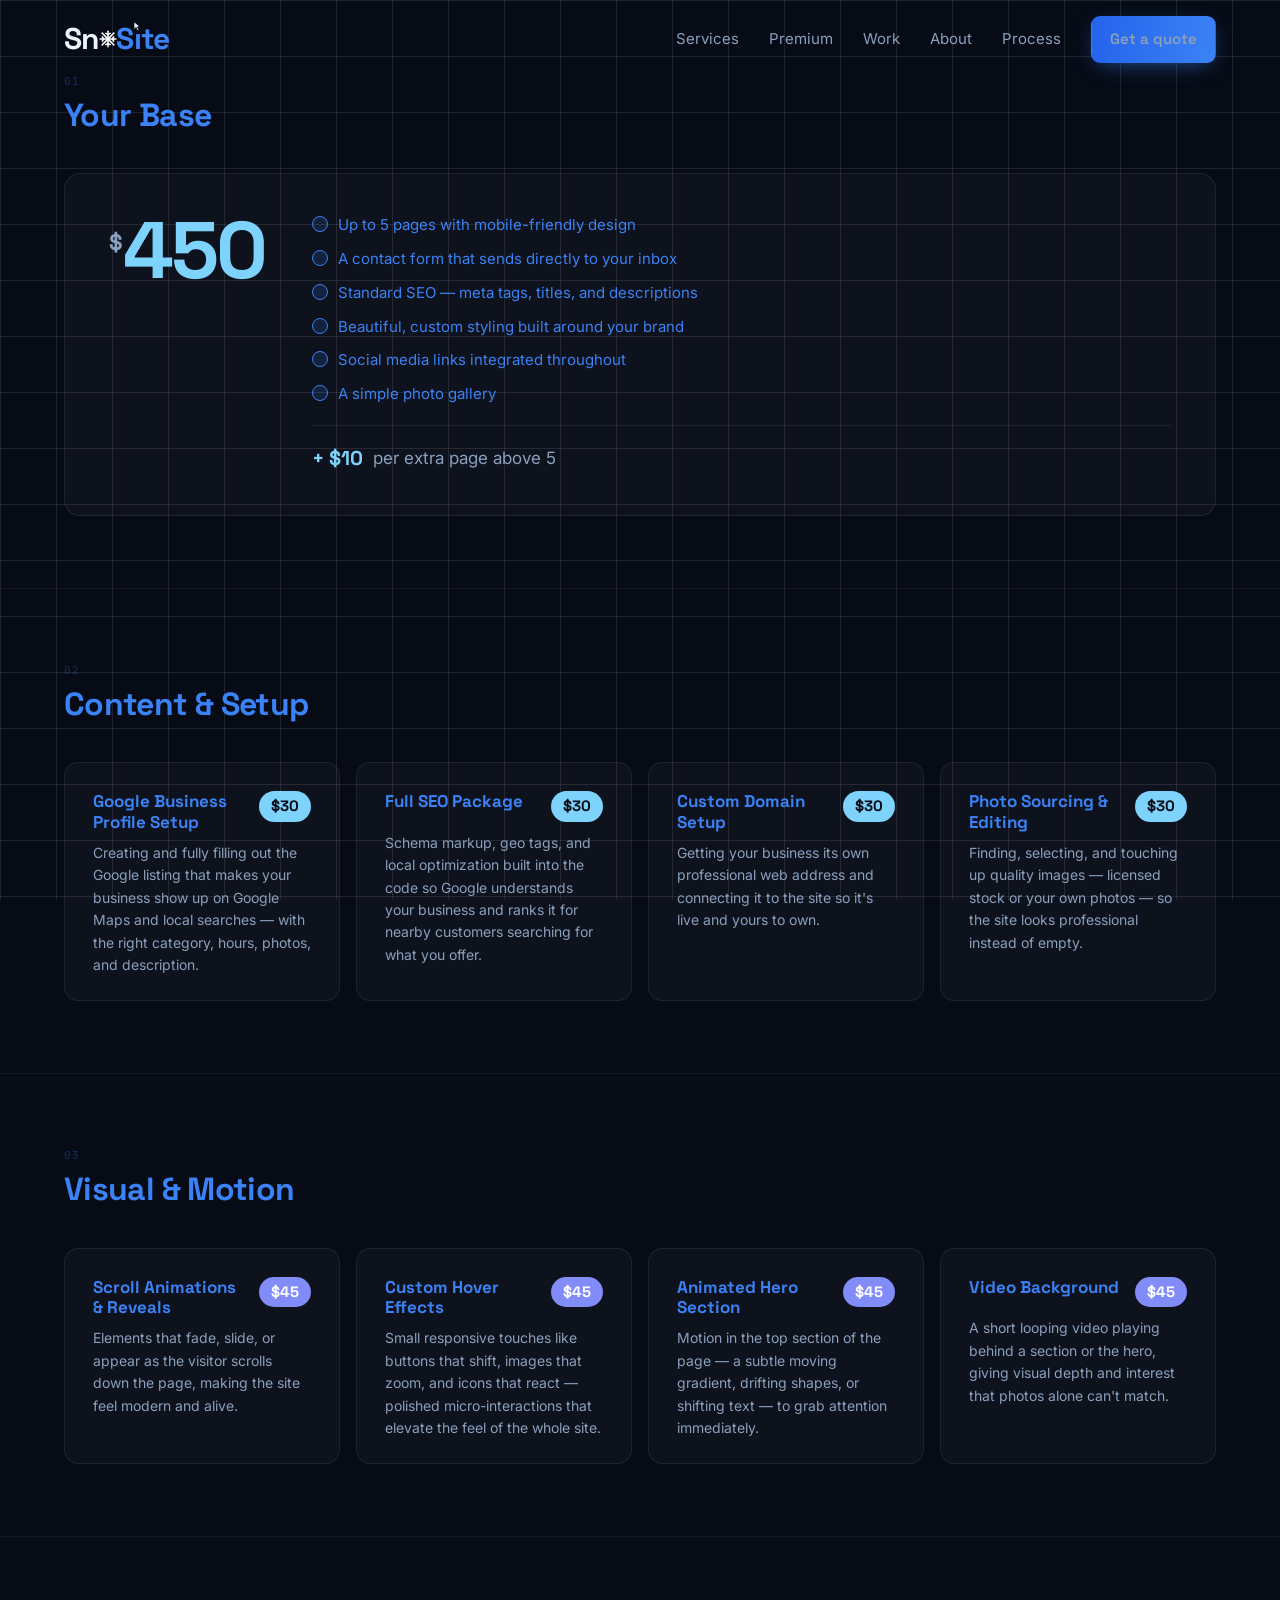
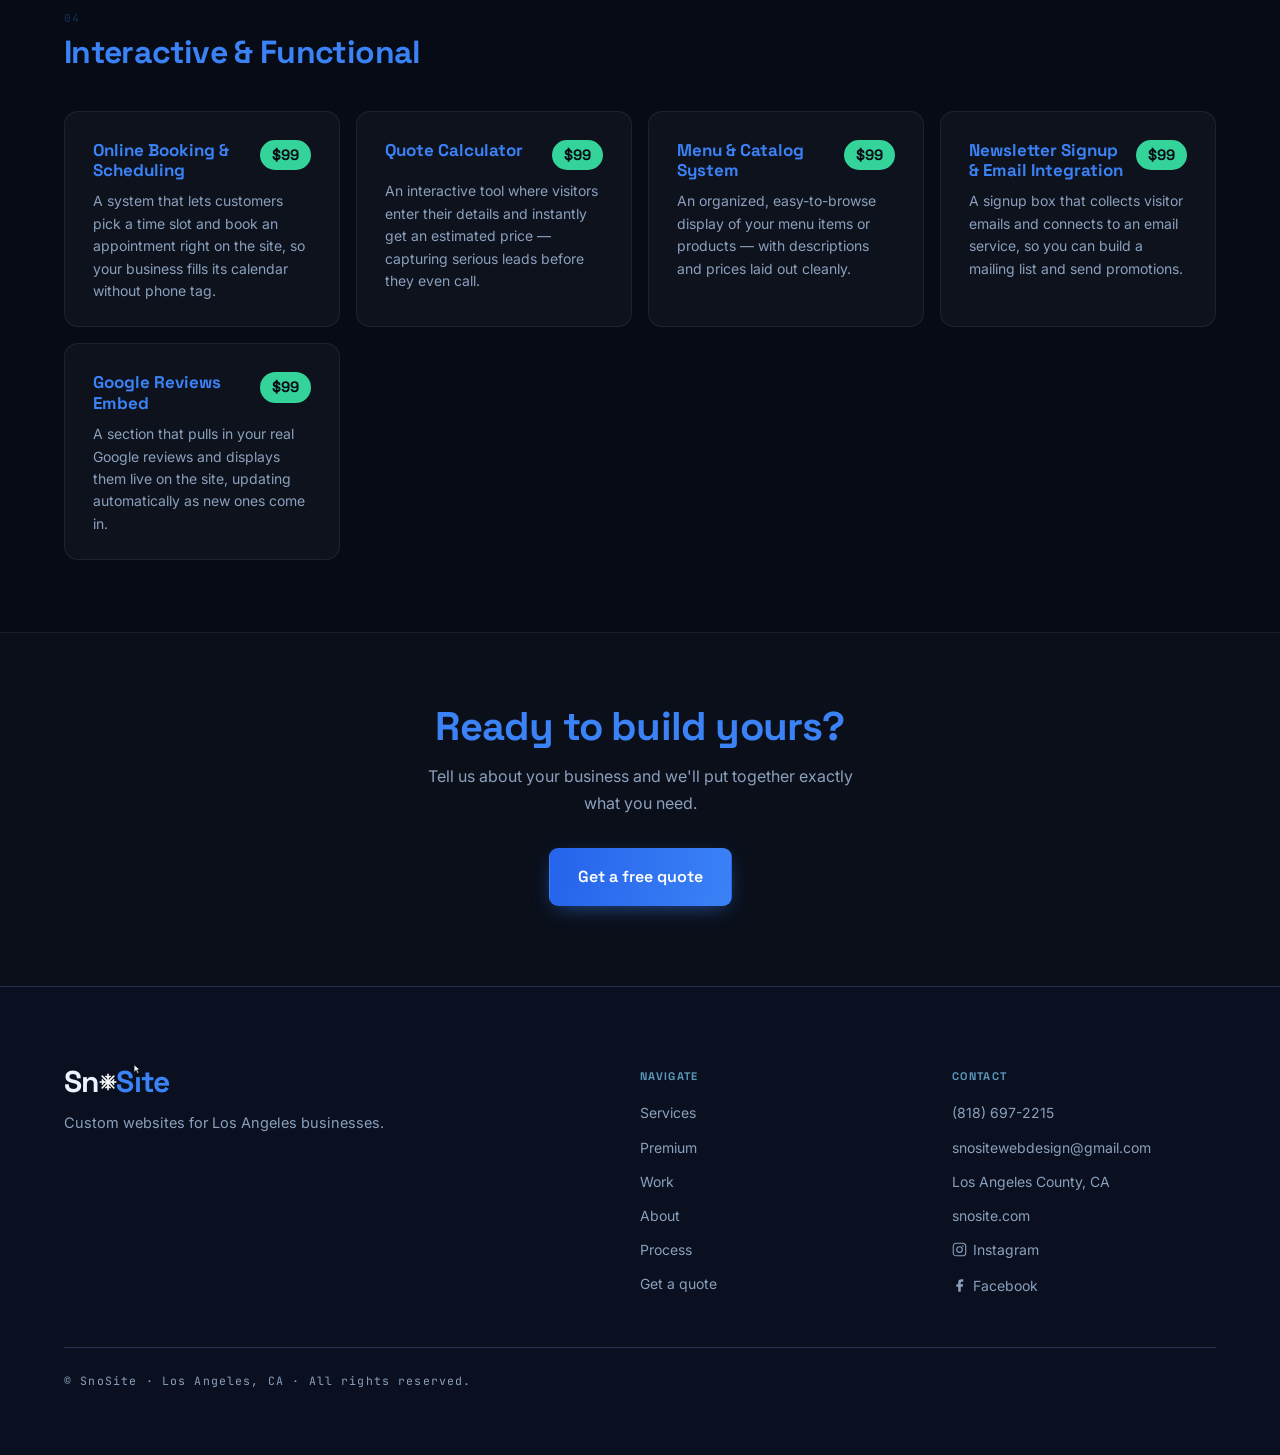
==== commit 612254f5: "Update extra page pricing copy wording Co-Authored-By: Claude Sonnet 4.6 <noreply@anthropic.com>" ====
--- a/add-ons.html
+++ b/add-ons.html
@@ -307,7 +307,7 @@
         <li>A simple photo gallery</li>
       </ul>
       <div class="base-extra">
-        <strong>+ $10</strong> per page beyond 5
+        <strong>+ $10</strong> per extra page above 5
       </div>
     </div>
   </div>
--- a/style.css
+++ b/style.css
@@ -585,6 +585,26 @@
   max-width:1240px;margin:48px auto 0;padding-top:24px;border-top:1px solid var(--line);
   font-family:var(--mono);font-size:11.5px;letter-spacing:.1em;color:var(--slate);
 }
+
+/* ---------- add-ons teaser link ---------- */
+.ao-teaser{
+  display:block;
+  text-align:center;
+  margin:32px auto 0;
+  font-family:var(--body);
+  font-size:13px;
+  color:var(--slate);
+  text-decoration:none;
+  letter-spacing:.02em;
+  transition:color .2s;
+}
+.ao-teaser:hover{ color:var(--ice); }
+.ao-teaser .ao-arrow{
+  display:inline-block;
+  margin-left:5px;
+  transition:transform .2s;
+}
+.ao-teaser:hover .ao-arrow{ transform:translateX(4px); }
 
 /* ---------- reveal ---------- */
 .reveal{opacity:0;transform:translateY(14px);transition:opacity .35s ease, transform .35s cubic-bezier(.2,.8,.2,1);will-change:opacity,transform}
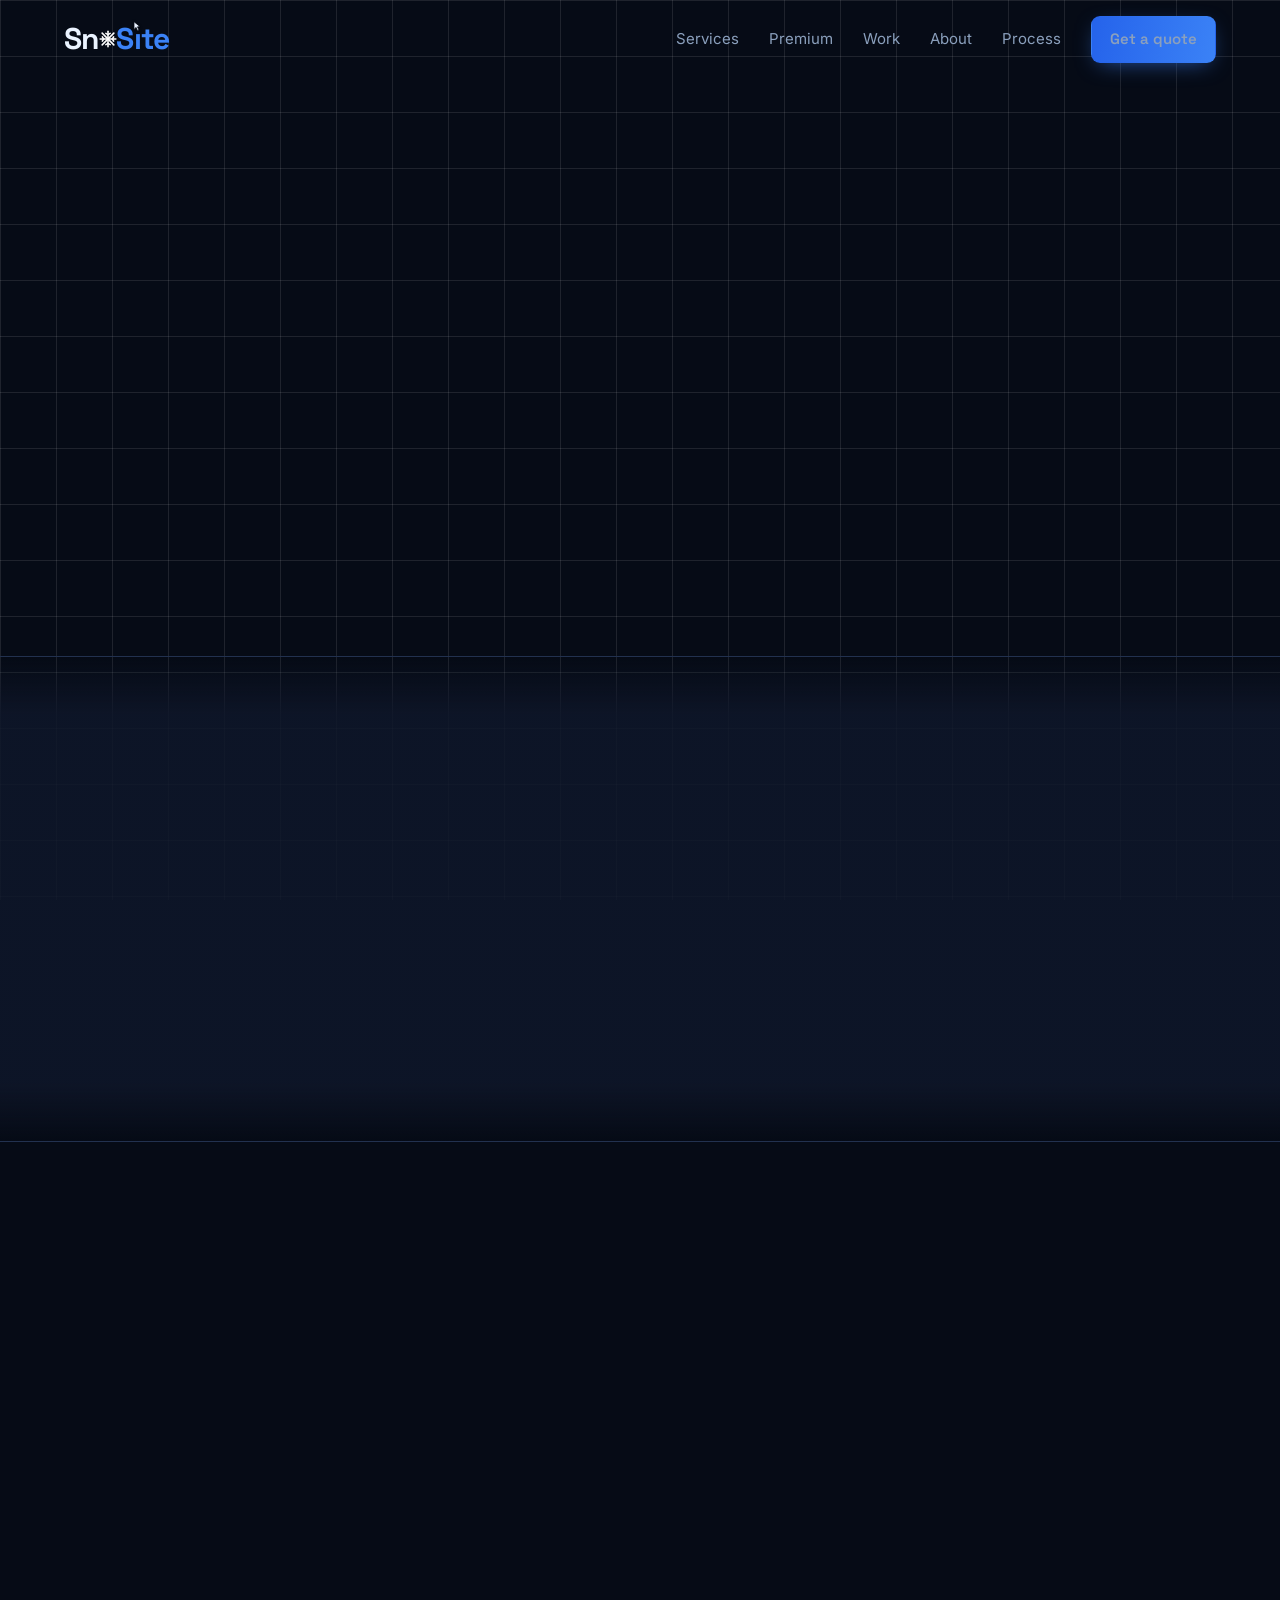
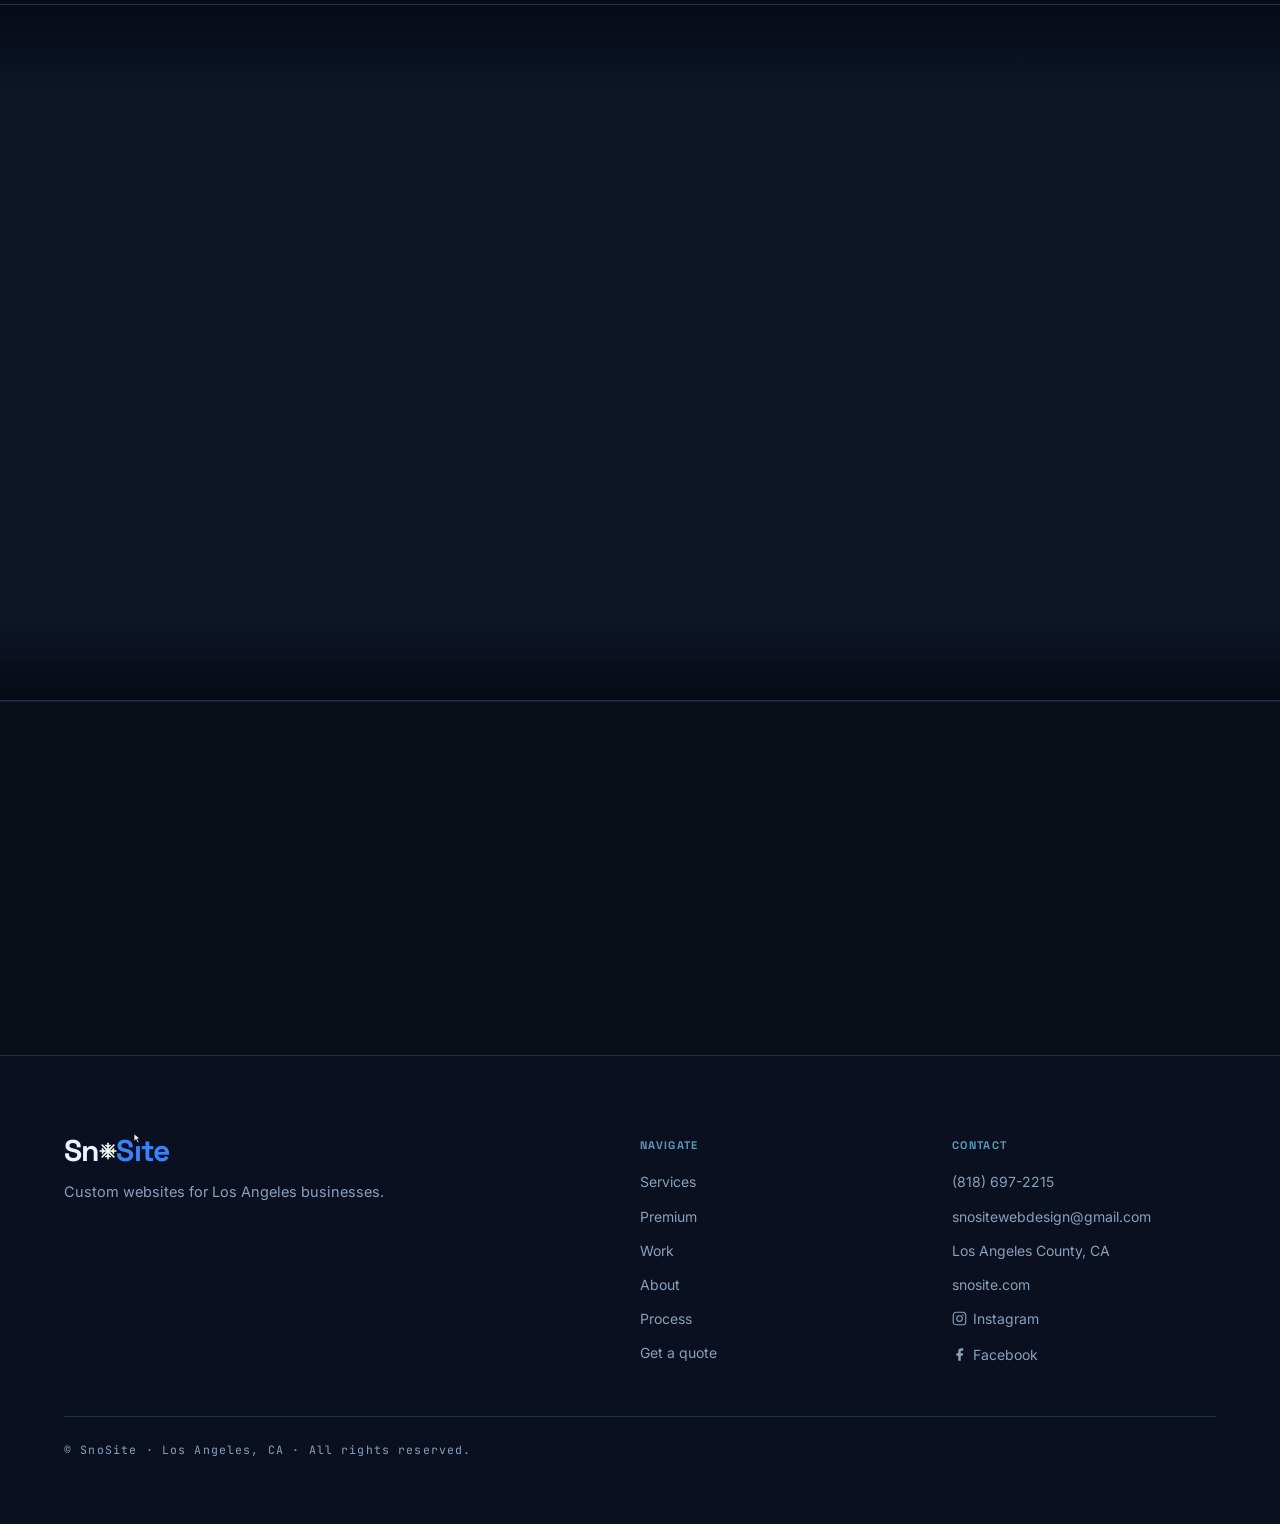
==== commit 8509ca44: "Add scroll reveal animations, staggered cards, band backgrounds to add-ons page Co-Authored-By: Clau" ====
--- a/add-ons.html
+++ b/add-ons.html
@@ -287,13 +287,13 @@
 <main>
 
 <!-- ============ SECTION 1: BASE ============ -->
-<section class="ao-section">
-  <div class="ao-section-head">
+<section class="ao-section" style="padding-top:140px">
+  <div class="ao-section-head reveal">
     <span class="ao-section-num">01</span>
     <h2 class="ao-section-title">Your Base</h2>
   </div>
 
-  <div class="base-card">
+  <div class="base-card reveal">
     <div class="base-price-block">
       <div class="base-price"><em>$</em>450</div>
     </div>
@@ -314,35 +314,36 @@
 </section>
 
 <!-- ============ SECTION 2: CONTENT & SETUP ============ -->
-<section class="ao-section ao-s2">
-  <div class="ao-section-head">
+<div class="band">
+<section class="ao-section ao-s2" style="max-width:var(--max);margin:0 auto">
+  <div class="ao-section-head reveal">
     <span class="ao-section-num">02</span>
     <h2 class="ao-section-title">Content & Setup</h2>
   </div>
 
   <div class="ao-grid">
-    <div class="ao-card">
+    <div class="ao-card reveal reveal-pop" style="transition-delay:0ms">
       <div class="ao-card-top">
         <p class="ao-card-title">Google Business Profile Setup</p>
         <span class="ao-price-tag">$30</span>
       </div>
       <p class="ao-card-desc">Creating and fully filling out the Google listing that makes your business show up on Google Maps and local searches — with the right category, hours, photos, and description.</p>
     </div>
-    <div class="ao-card">
+    <div class="ao-card reveal reveal-pop" style="transition-delay:75ms">
       <div class="ao-card-top">
         <p class="ao-card-title">Full SEO Package</p>
         <span class="ao-price-tag">$30</span>
       </div>
       <p class="ao-card-desc">Schema markup, geo tags, and local optimization built into the code so Google understands your business and ranks it for nearby customers searching for what you offer.</p>
     </div>
-    <div class="ao-card">
+    <div class="ao-card reveal reveal-pop" style="transition-delay:150ms">
       <div class="ao-card-top">
         <p class="ao-card-title">Custom Domain Setup</p>
         <span class="ao-price-tag">$30</span>
       </div>
       <p class="ao-card-desc">Getting your business its own professional web address and connecting it to the site so it's live and yours to own.</p>
     </div>
-    <div class="ao-card">
+    <div class="ao-card reveal reveal-pop" style="transition-delay:225ms">
       <div class="ao-card-top">
         <p class="ao-card-title">Photo Sourcing & Editing</p>
         <span class="ao-price-tag">$30</span>
@@ -351,37 +352,38 @@
     </div>
   </div>
 </section>
+</div>
 
 <!-- ============ SECTION 3: VISUAL & MOTION ============ -->
 <section class="ao-section ao-s3">
-  <div class="ao-section-head">
+  <div class="ao-section-head reveal">
     <span class="ao-section-num">03</span>
     <h2 class="ao-section-title">Visual & Motion</h2>
   </div>
 
   <div class="ao-grid">
-    <div class="ao-card">
+    <div class="ao-card reveal reveal-pop" style="transition-delay:0ms">
       <div class="ao-card-top">
         <p class="ao-card-title">Scroll Animations & Reveals</p>
         <span class="ao-price-tag">$45</span>
       </div>
       <p class="ao-card-desc">Elements that fade, slide, or appear as the visitor scrolls down the page, making the site feel modern and alive.</p>
     </div>
-    <div class="ao-card">
+    <div class="ao-card reveal reveal-pop" style="transition-delay:75ms">
       <div class="ao-card-top">
         <p class="ao-card-title">Custom Hover Effects</p>
         <span class="ao-price-tag">$45</span>
       </div>
       <p class="ao-card-desc">Small responsive touches like buttons that shift, images that zoom, and icons that react — polished micro-interactions that elevate the feel of the whole site.</p>
     </div>
-    <div class="ao-card">
+    <div class="ao-card reveal reveal-pop" style="transition-delay:150ms">
       <div class="ao-card-top">
         <p class="ao-card-title">Animated Hero Section</p>
         <span class="ao-price-tag">$45</span>
       </div>
       <p class="ao-card-desc">Motion in the top section of the page — a subtle moving gradient, drifting shapes, or shifting text — to grab attention immediately.</p>
     </div>
-    <div class="ao-card">
+    <div class="ao-card reveal reveal-pop" style="transition-delay:225ms">
       <div class="ao-card-top">
         <p class="ao-card-title">Video Background</p>
         <span class="ao-price-tag">$45</span>
@@ -392,42 +394,43 @@
 </section>
 
 <!-- ============ SECTION 4: INTERACTIVE & FUNCTIONAL ============ -->
-<section class="ao-section ao-s4">
-  <div class="ao-section-head">
+<div class="band">
+<section class="ao-section ao-s4" style="max-width:var(--max);margin:0 auto">
+  <div class="ao-section-head reveal">
     <span class="ao-section-num">04</span>
     <h2 class="ao-section-title">Interactive & Functional</h2>
   </div>
 
   <div class="ao-grid">
-    <div class="ao-card">
+    <div class="ao-card reveal reveal-pop" style="transition-delay:0ms">
       <div class="ao-card-top">
         <p class="ao-card-title">Online Booking & Scheduling</p>
         <span class="ao-price-tag">$99</span>
       </div>
       <p class="ao-card-desc">A system that lets customers pick a time slot and book an appointment right on the site, so your business fills its calendar without phone tag.</p>
     </div>
-    <div class="ao-card">
+    <div class="ao-card reveal reveal-pop" style="transition-delay:75ms">
       <div class="ao-card-top">
         <p class="ao-card-title">Quote Calculator</p>
         <span class="ao-price-tag">$99</span>
       </div>
       <p class="ao-card-desc">An interactive tool where visitors enter their details and instantly get an estimated price — capturing serious leads before they even call.</p>
     </div>
-    <div class="ao-card">
+    <div class="ao-card reveal reveal-pop" style="transition-delay:150ms">
       <div class="ao-card-top">
         <p class="ao-card-title">Menu & Catalog System</p>
         <span class="ao-price-tag">$99</span>
       </div>
       <p class="ao-card-desc">An organized, easy-to-browse display of your menu items or products — with descriptions and prices laid out cleanly.</p>
     </div>
-    <div class="ao-card">
+    <div class="ao-card reveal reveal-pop" style="transition-delay:225ms">
       <div class="ao-card-top">
         <p class="ao-card-title">Newsletter Signup & Email Integration</p>
         <span class="ao-price-tag">$99</span>
       </div>
       <p class="ao-card-desc">A signup box that collects visitor emails and connects to an email service, so you can build a mailing list and send promotions.</p>
     </div>
-    <div class="ao-card">
+    <div class="ao-card reveal reveal-pop" style="transition-delay:300ms">
       <div class="ao-card-top">
         <p class="ao-card-title">Google Reviews Embed</p>
         <span class="ao-price-tag">$99</span>
@@ -436,12 +439,13 @@
     </div>
   </div>
 </section>
+</div>
 
 <!-- ============ CTA ============ -->
 <div class="ao-cta">
-  <h2>Ready to build yours?</h2>
-  <p>Tell us about your business and we'll put together exactly what you need.</p>
-  <a class="btn" href="/#contact">Get a free quote</a>
+  <h2 class="reveal">Ready to build yours?</h2>
+  <p class="reveal">Tell us about your business and we'll put together exactly what you need.</p>
+  <a class="btn reveal" href="/#contact">Get a free quote</a>
 </div>
 
 </main>
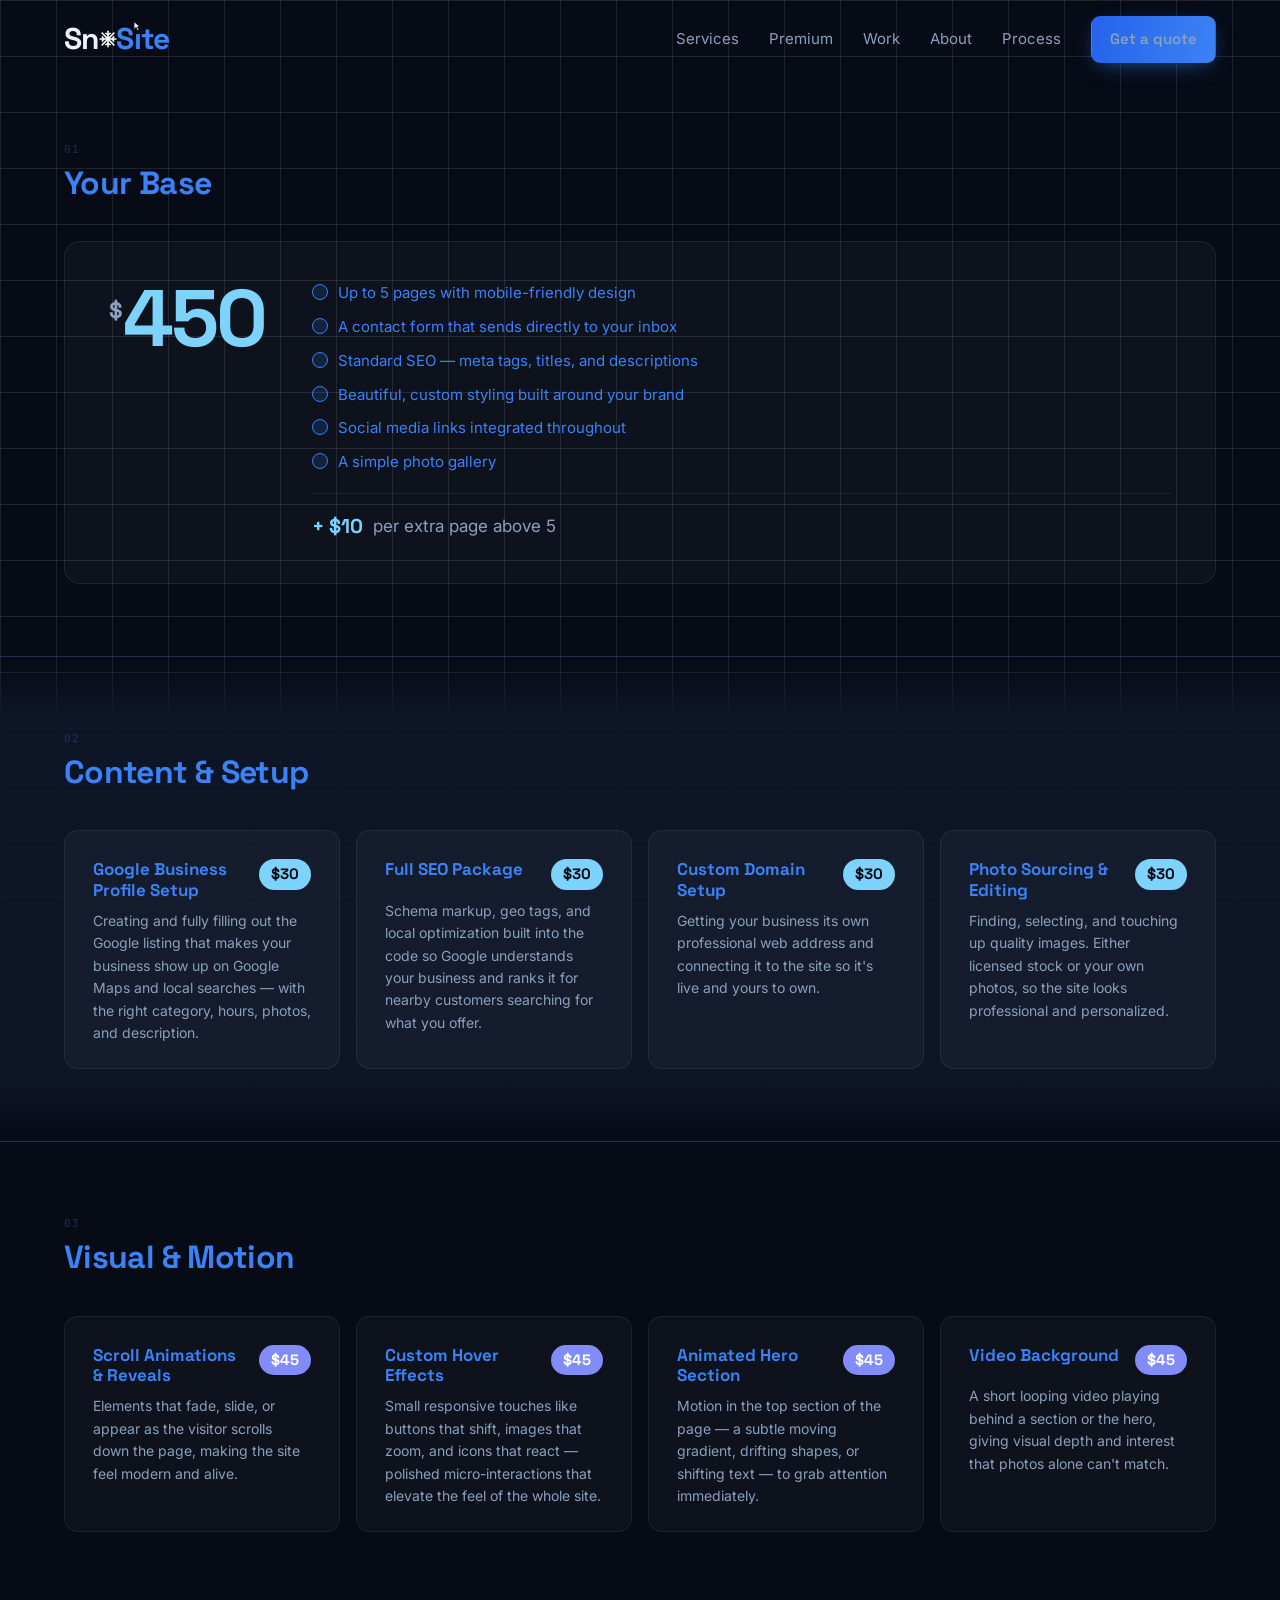
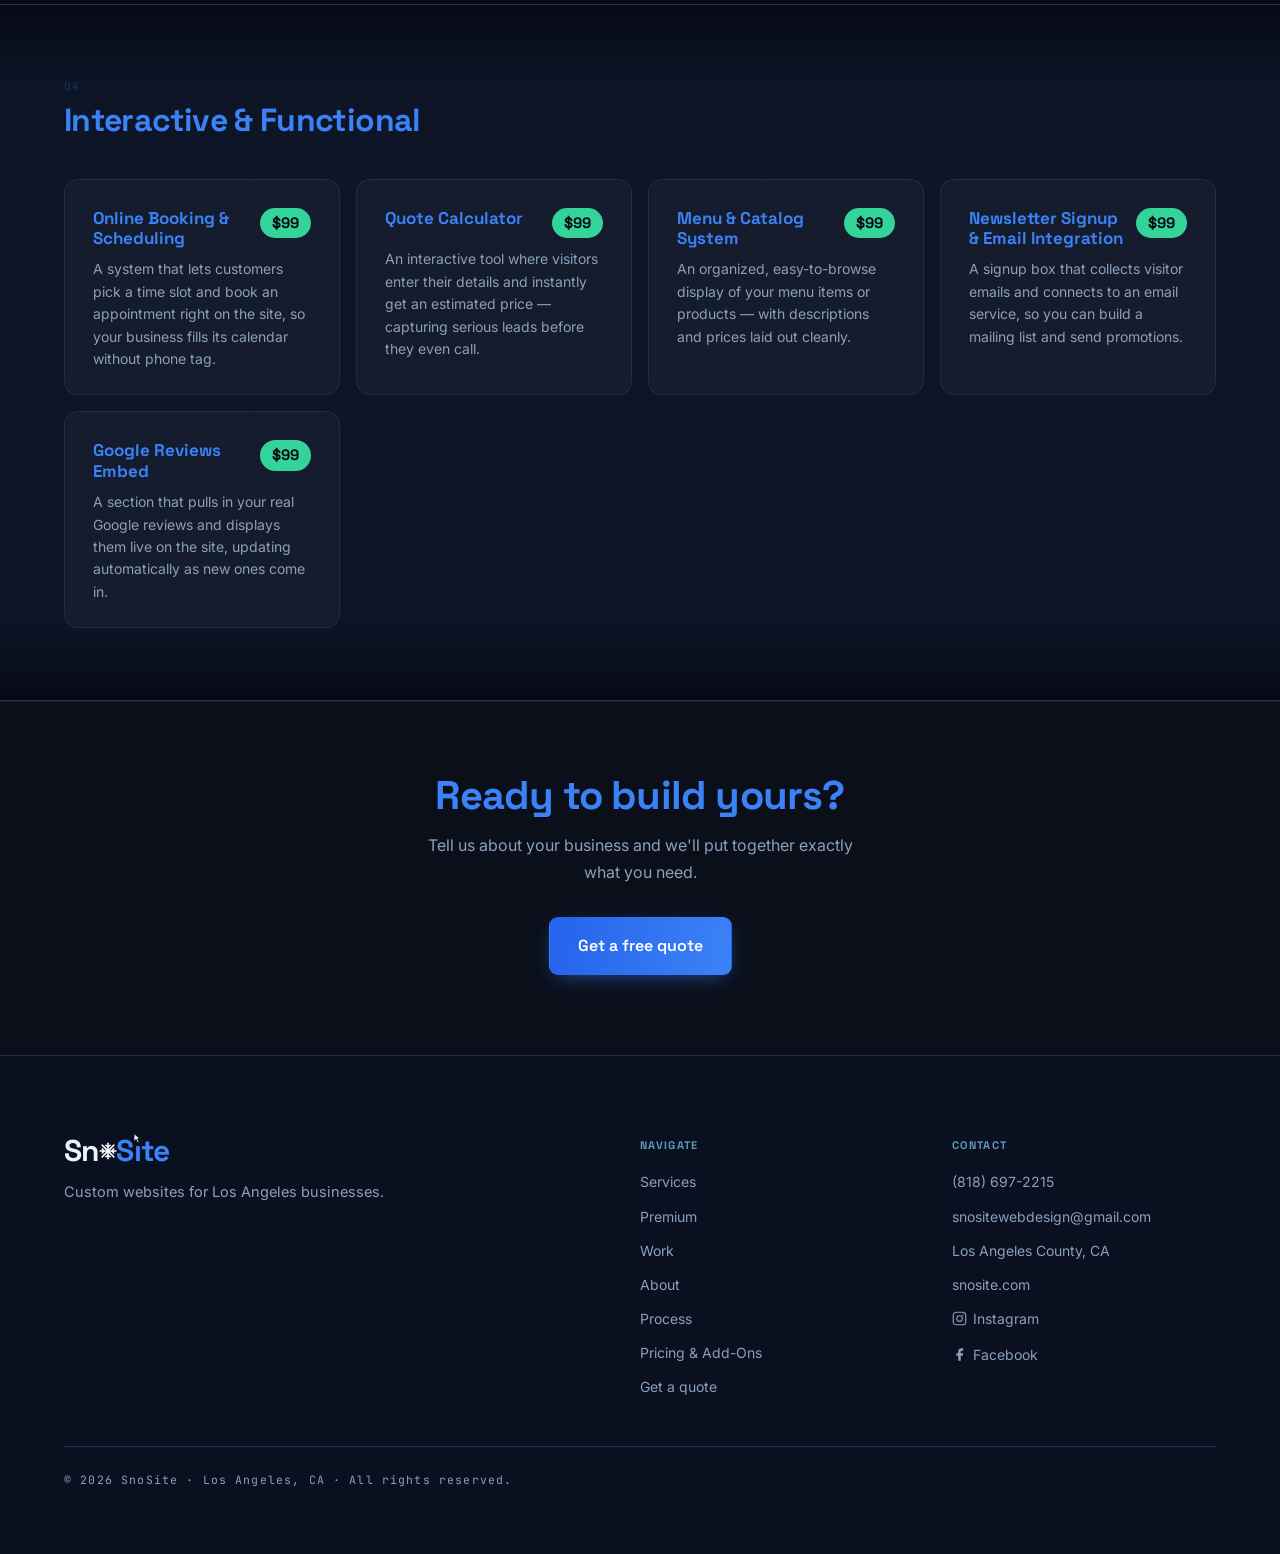
==== commit 530b5946: "Add Pricing & Add-Ons to footer nav, fix card stagger delays, guard reveal delays Co-Authored-By: Cl" ====
--- a/add-ons.html
+++ b/add-ons.html
@@ -348,7 +348,7 @@
         <p class="ao-card-title">Photo Sourcing & Editing</p>
         <span class="ao-price-tag">$30</span>
       </div>
-      <p class="ao-card-desc">Finding, selecting, and touching up quality images — licensed stock or your own photos — so the site looks professional instead of empty.</p>
+      <p class="ao-card-desc">Finding, selecting, and touching up quality images. Either licensed stock or your own photos, so the site looks professional and personalized.</p>
     </div>
   </div>
 </section>
@@ -471,6 +471,7 @@
         <a href="/#my-work">Work</a>
         <a href="/#about">About</a>
         <a href="/#process">Process</a>
+        <a href="add-ons.html">Pricing & Add-Ons</a>
         <a href="/#contact">Get a quote</a>
       </nav>
     </div>
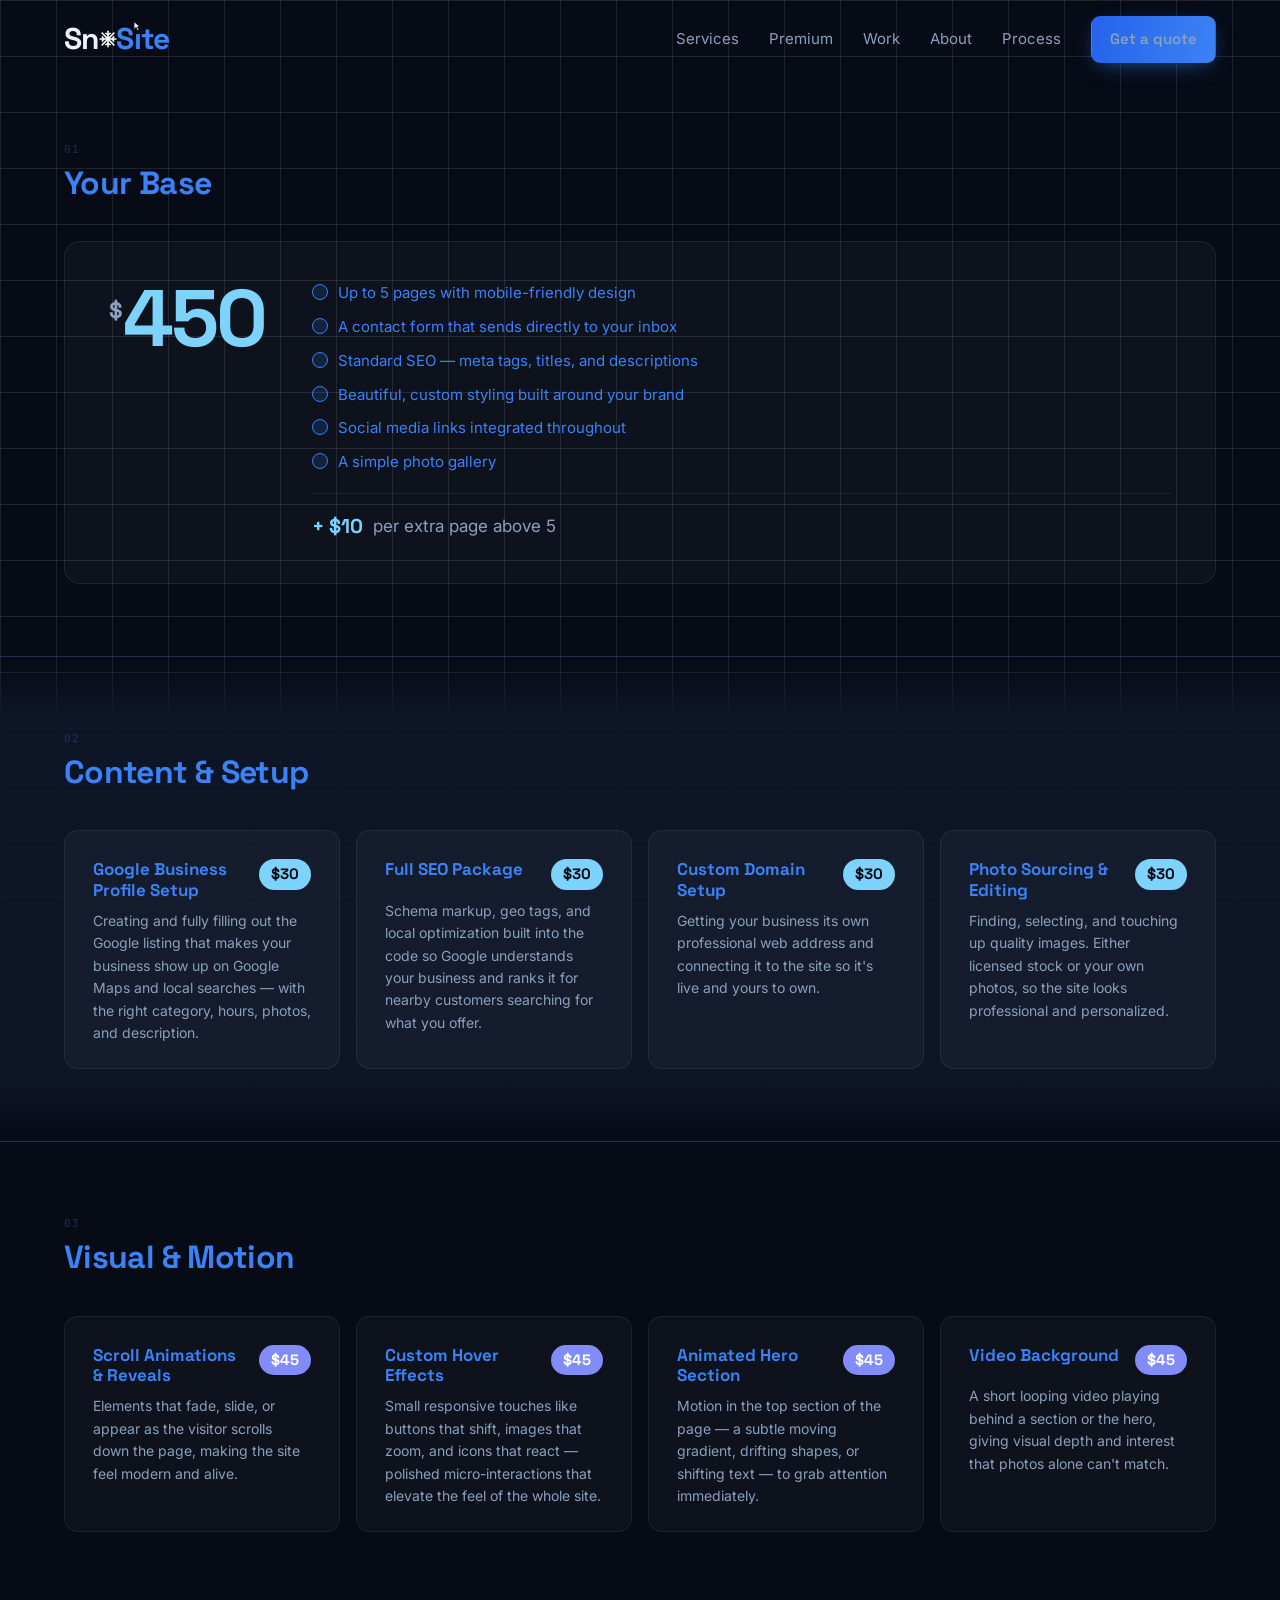
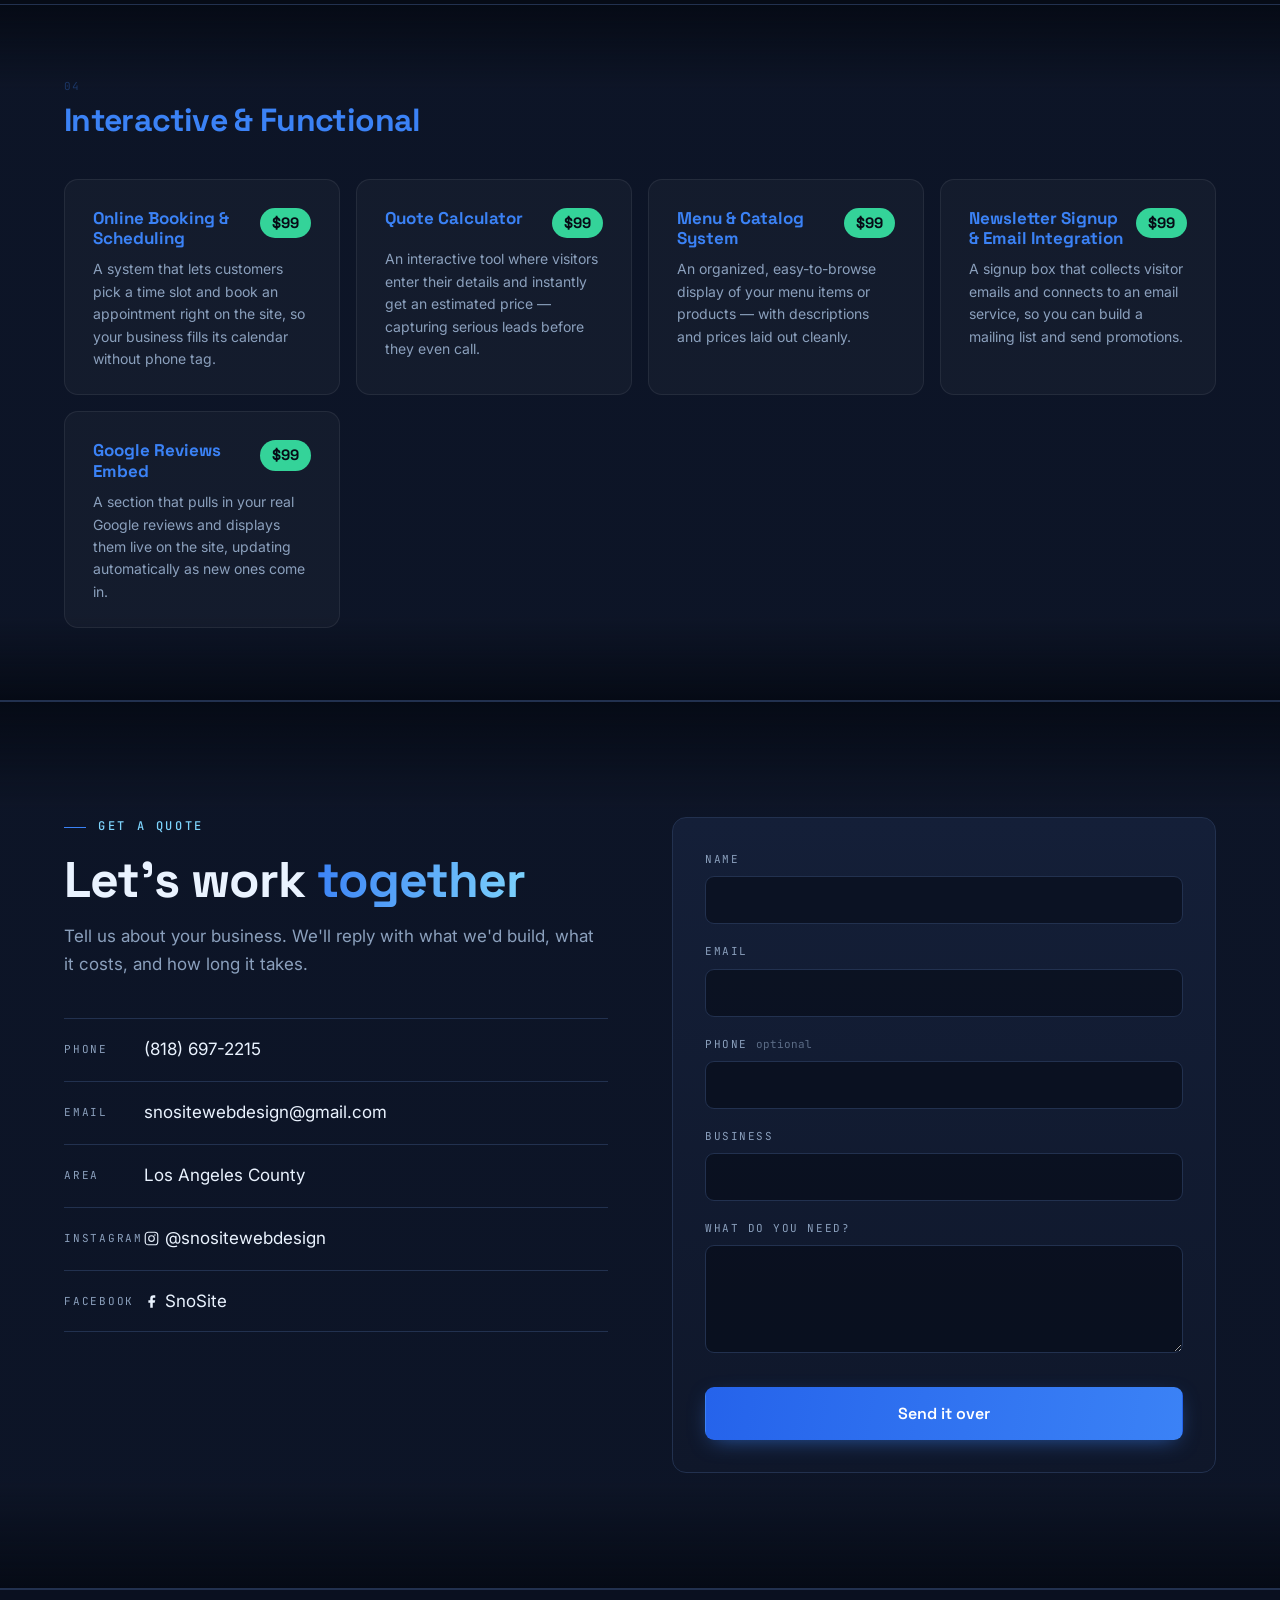
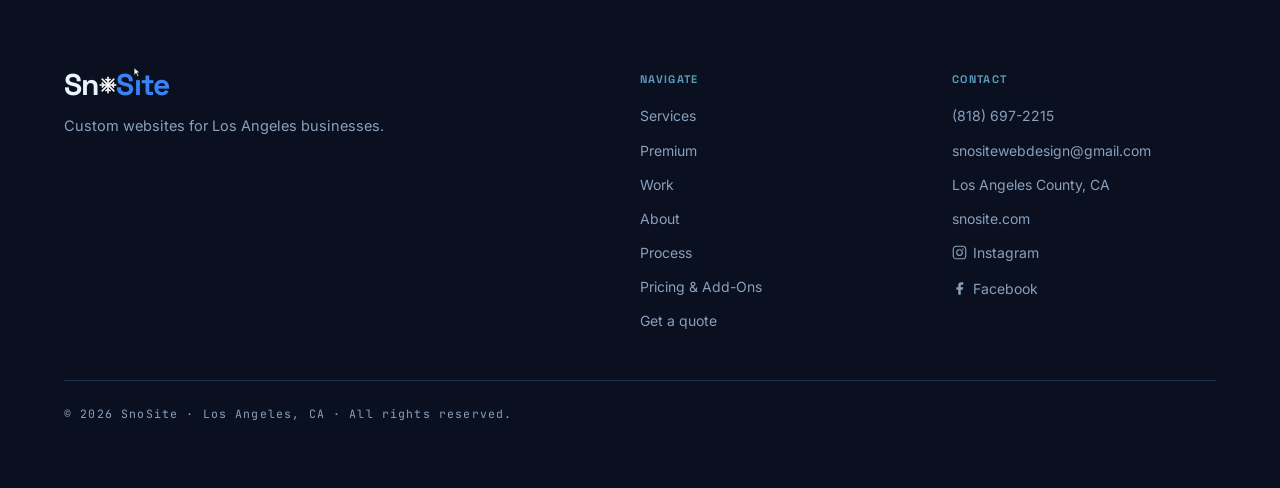
==== commit a45a107a: "Add contact form section to add-ons page Co-Authored-By: Claude Sonnet 4.6 <noreply@anthropic.com>" ====
--- a/add-ons.html
+++ b/add-ons.html
@@ -441,12 +441,66 @@
 </section>
 </div>
 
-<!-- ============ CTA ============ -->
-<div class="ao-cta">
-  <h2 class="reveal">Ready to build yours?</h2>
-  <p class="reveal">Tell us about your business and we'll put together exactly what you need.</p>
-  <a class="btn reveal" href="/#contact">Get a free quote</a>
-</div>
+<!-- ============ CONTACT ============ -->
+<section class="section band" id="contact">
+  <div class="contact-grid">
+    <div class="reveal">
+      <p class="eyebrow">Get a quote</p>
+      <h2>Let's work <em>together</em></h2>
+      <p class="section-sub">
+        Tell us about your business. We'll reply with what we'd build, what it
+        costs, and how long it takes.
+      </p>
+
+      <ul class="direct">
+        <li>
+          <span class="direct-k">Phone</span>
+          <a href="tel:+18186972215">(818) 697-2215</a>
+        </li>
+        <li>
+          <span class="direct-k">Email</span>
+          <a href="mailto:snositewebdesign@gmail.com">snositewebdesign@gmail.com</a>
+        </li>
+        <li>
+          <span class="direct-k">Area</span>
+          <span>Los Angeles County</span>
+        </li>
+        <li>
+          <span class="direct-k">Instagram</span>
+          <a href="https://www.instagram.com/snositewebdesign/?hl=en" target="_blank" rel="noopener"><svg class="social-icon" viewBox="0 0 24 24" fill="none" stroke="currentColor" stroke-width="1.8" stroke-linecap="round" stroke-linejoin="round" aria-hidden="true"><rect x="2" y="2" width="20" height="20" rx="5"/><circle cx="12" cy="12" r="4.5"/><circle cx="17.5" cy="6.5" r="1.2" fill="currentColor" stroke="none"/></svg>@snositewebdesign</a>
+        </li>
+        <li>
+          <span class="direct-k">Facebook</span>
+          <a href="https://www.facebook.com/profile.php?id=61593627805856" target="_blank" rel="noopener"><svg class="social-icon" viewBox="0 0 24 24" fill="currentColor" aria-hidden="true"><path d="M18 2h-3a5 5 0 0 0-5 5v3H7v4h3v8h4v-8h3l1-4h-4V7a1 1 0 0 1 1-1h3z"/></svg>SnoSite</a>
+        </li>
+      </ul>
+    </div>
+
+    <form class="form reveal" id="quoteForm" action="https://formspree.io/f/mqerpqla" method="POST">
+      <div class="field">
+        <label for="name">Name</label>
+        <input id="name" name="name" type="text" required autocomplete="name" />
+      </div>
+      <div class="field">
+        <label for="email">Email</label>
+        <input id="email" name="email" type="email" required autocomplete="email" />
+      </div>
+      <div class="field">
+        <label for="phone">Phone <span class="opt">optional</span></label>
+        <input id="phone" name="phone" type="tel" autocomplete="tel" />
+      </div>
+      <div class="field">
+        <label for="business">Business</label>
+        <input id="business" name="business" type="text" required />
+      </div>
+      <div class="field">
+        <label for="details">What do you need?</label>
+        <textarea id="details" name="details" rows="4" required></textarea>
+      </div>
+      <button class="btn btn-block" type="submit">Send it over</button>
+    </form>
+  </div>
+</section>
 
 </main>
 
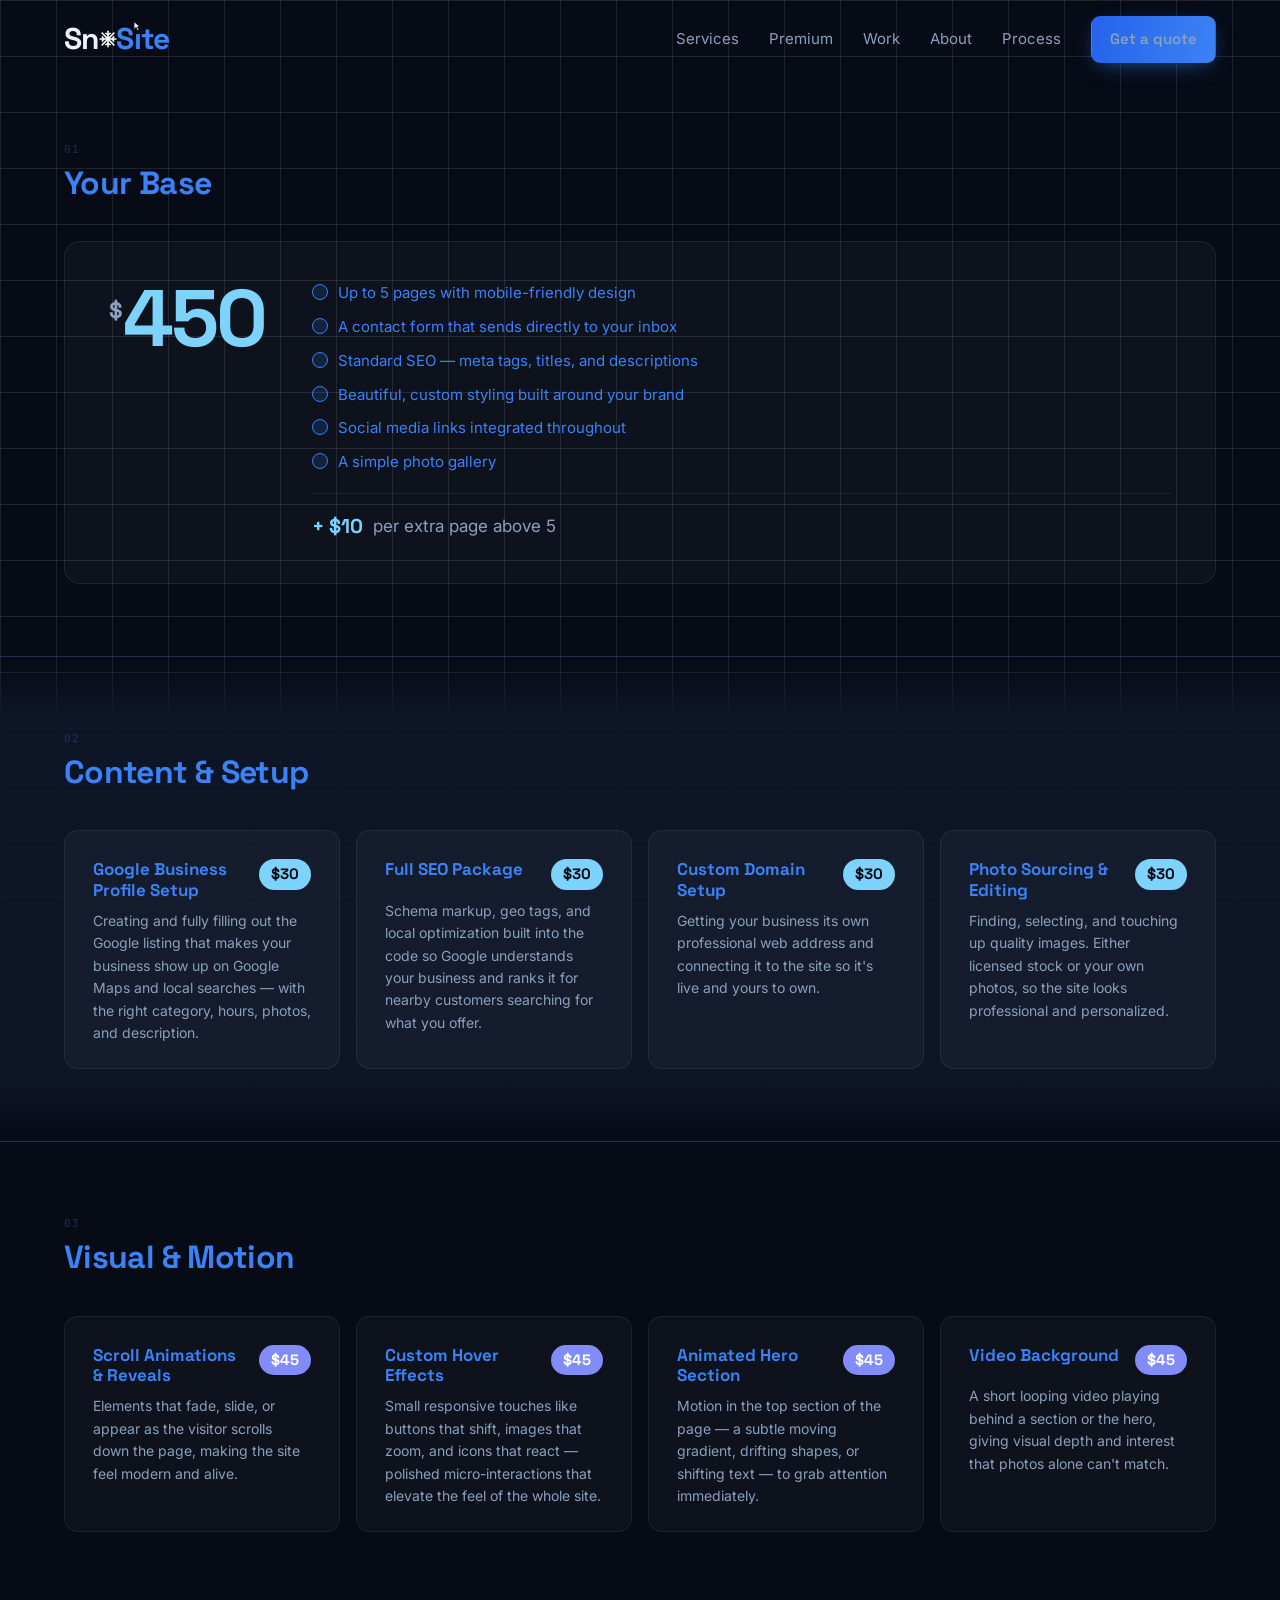
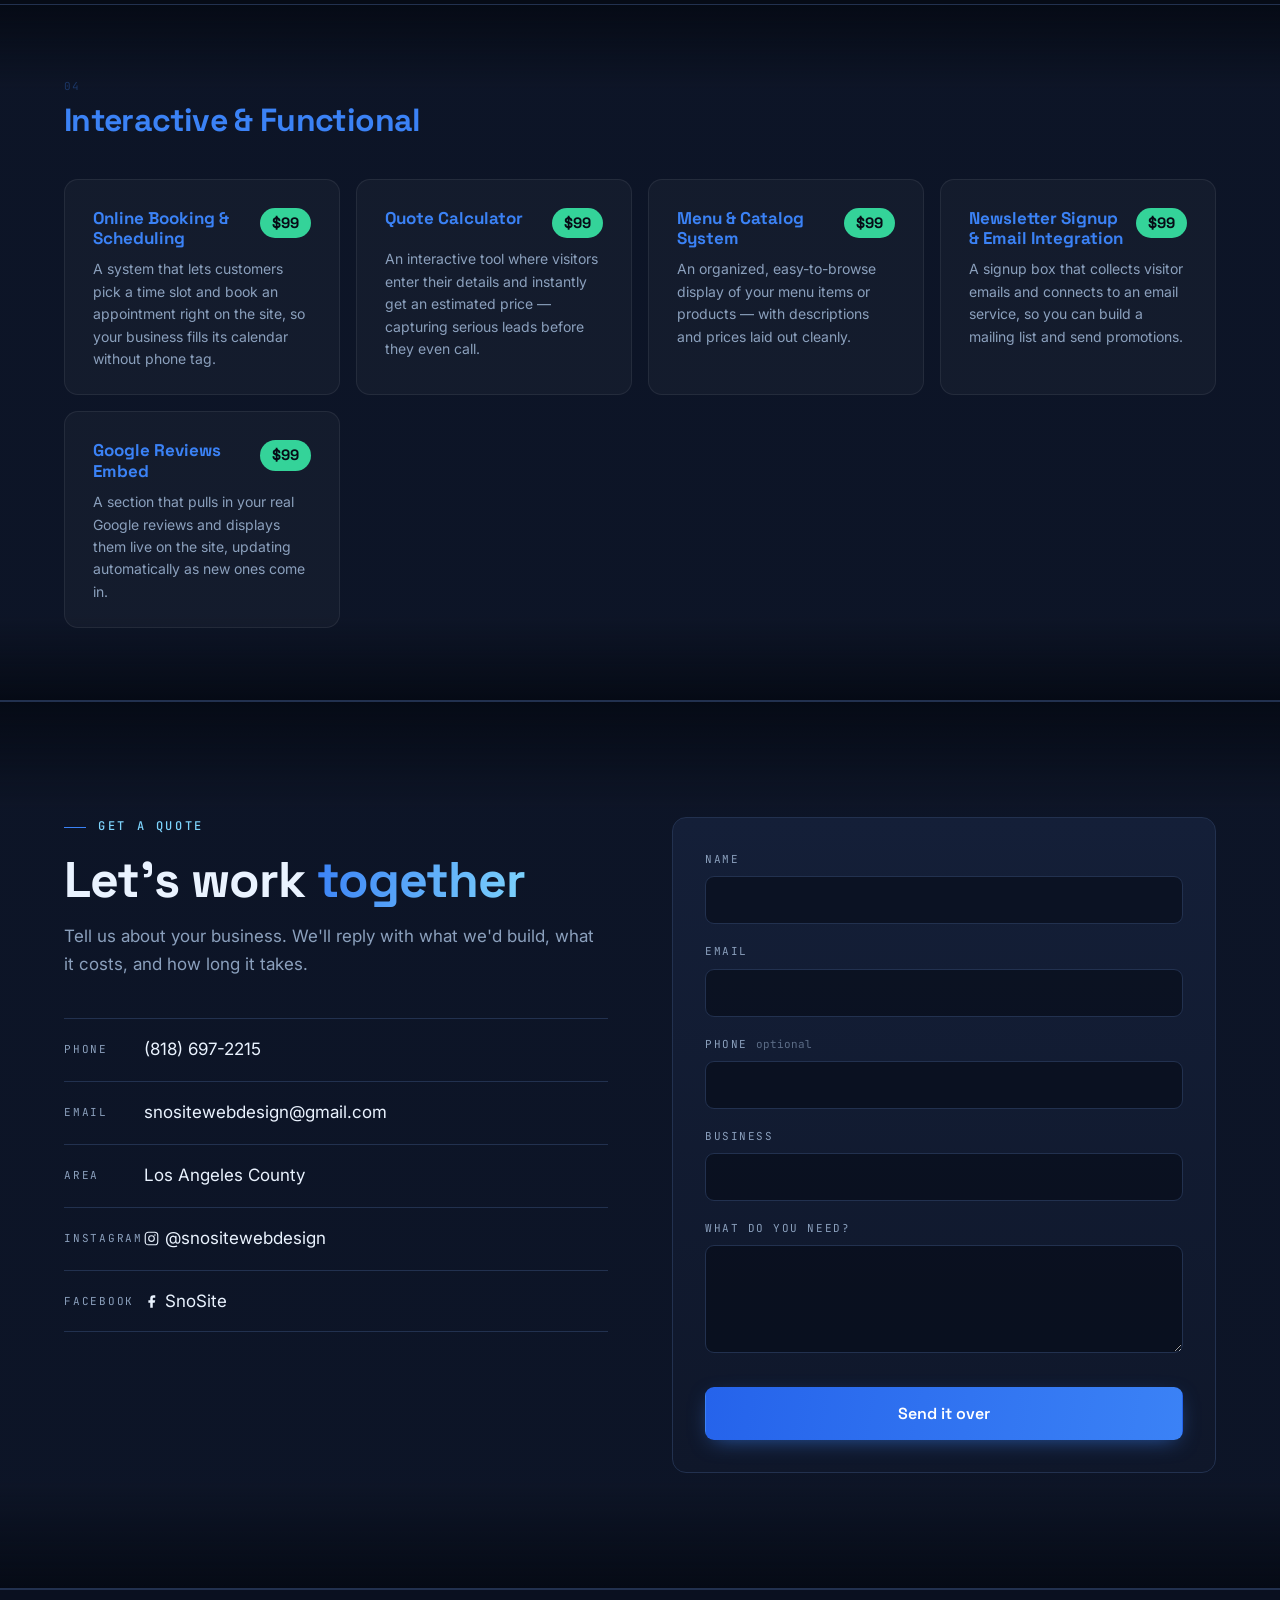
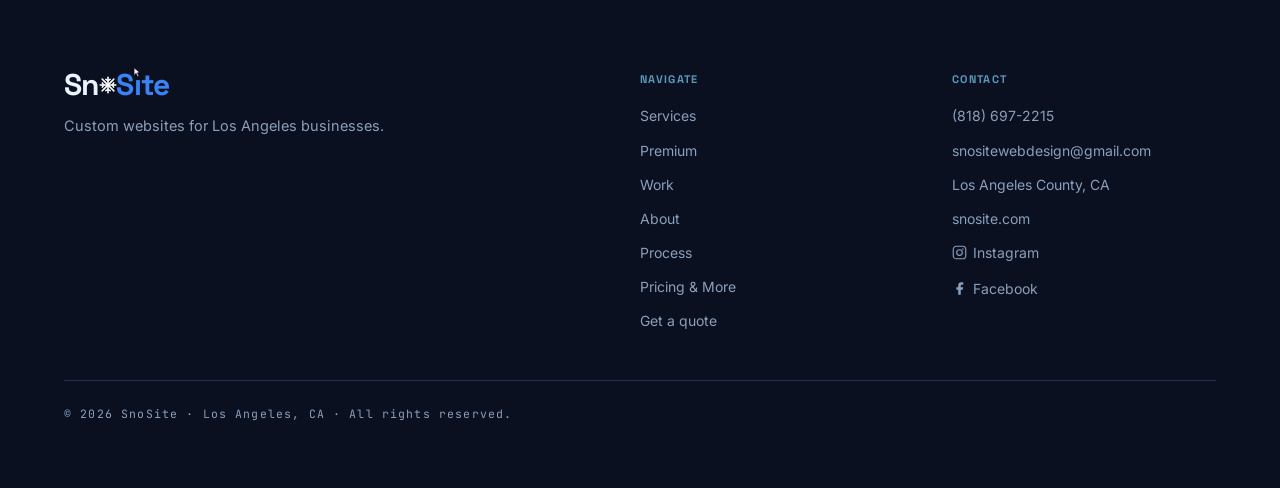
==== commit 3d7a329c: "Rename footer link to Pricing & More Co-Authored-By: Claude Sonnet 4.6 <noreply@anthropic.com>" ====
--- a/add-ons.html
+++ b/add-ons.html
@@ -525,7 +525,7 @@
         <a href="/#my-work">Work</a>
         <a href="/#about">About</a>
         <a href="/#process">Process</a>
-        <a href="add-ons.html">Pricing & Add-Ons</a>
+        <a href="add-ons.html">Pricing & More</a>
         <a href="/#contact">Get a quote</a>
       </nav>
     </div>
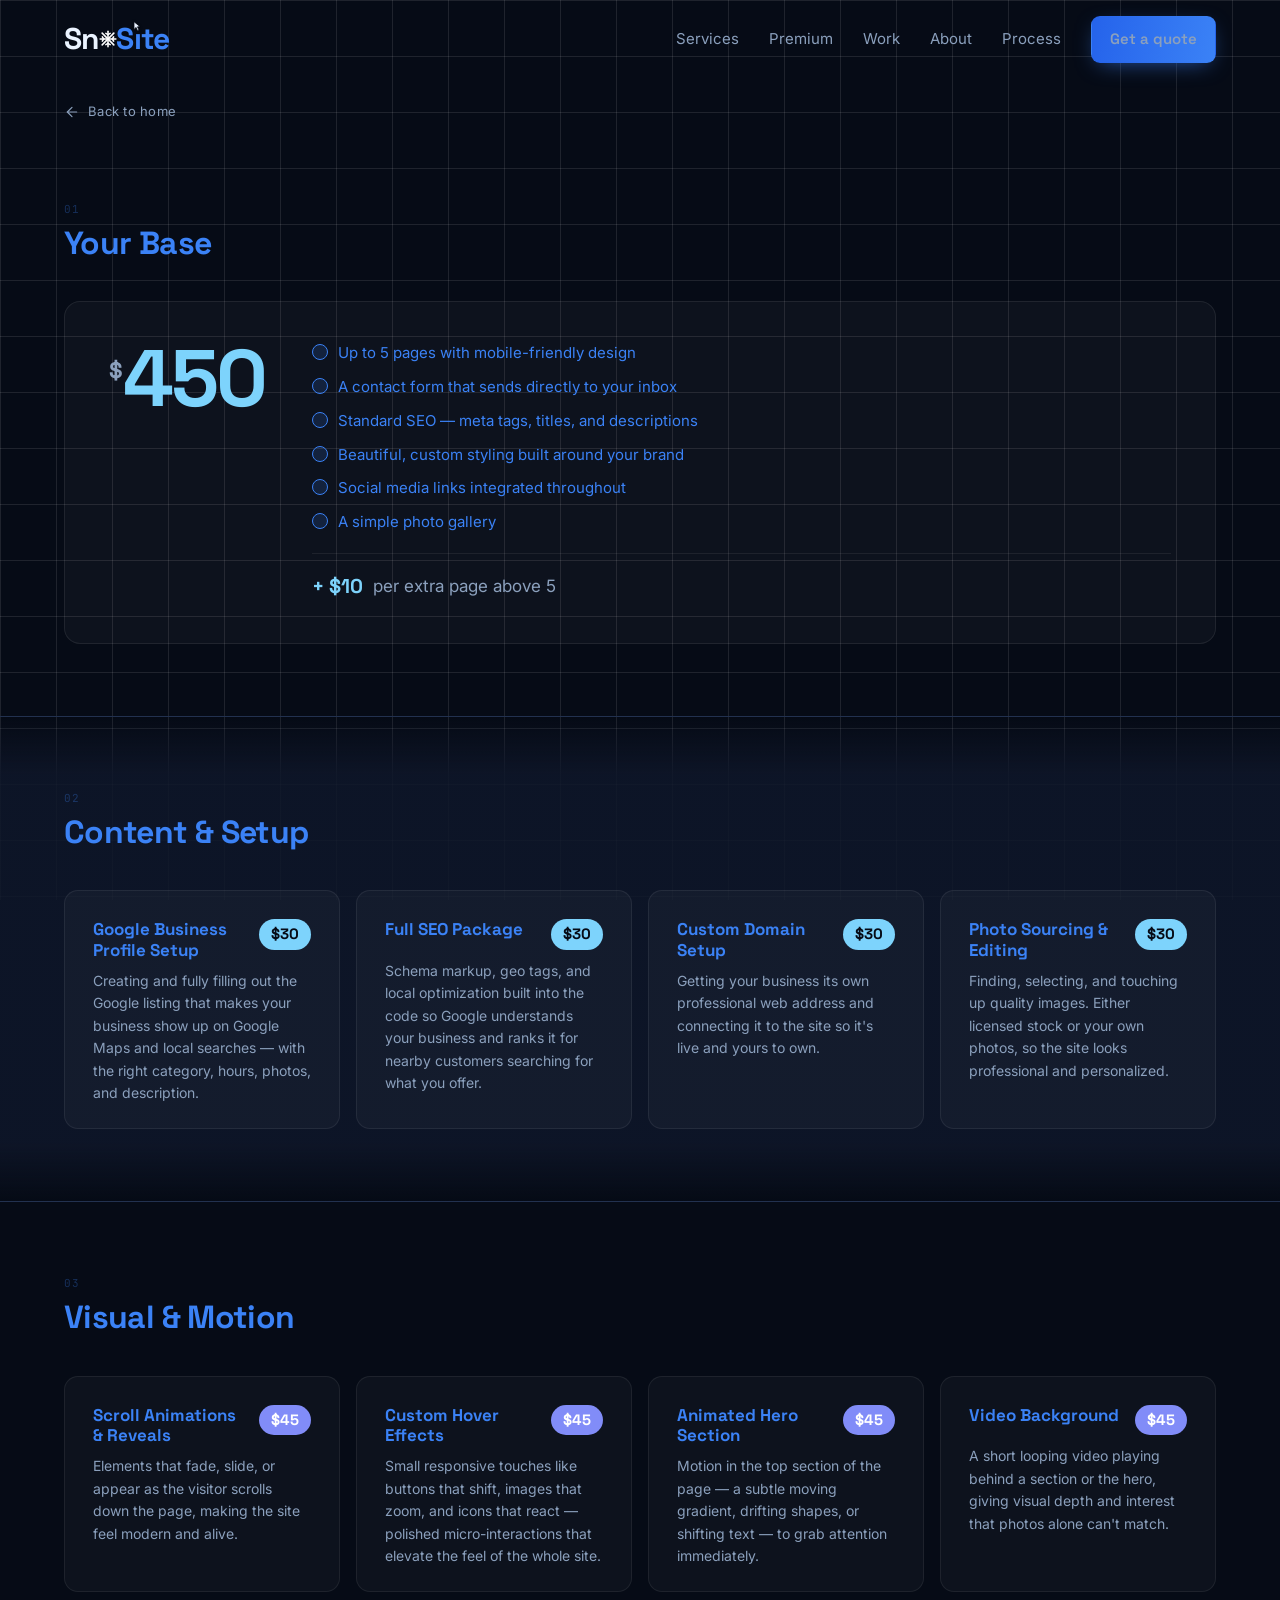
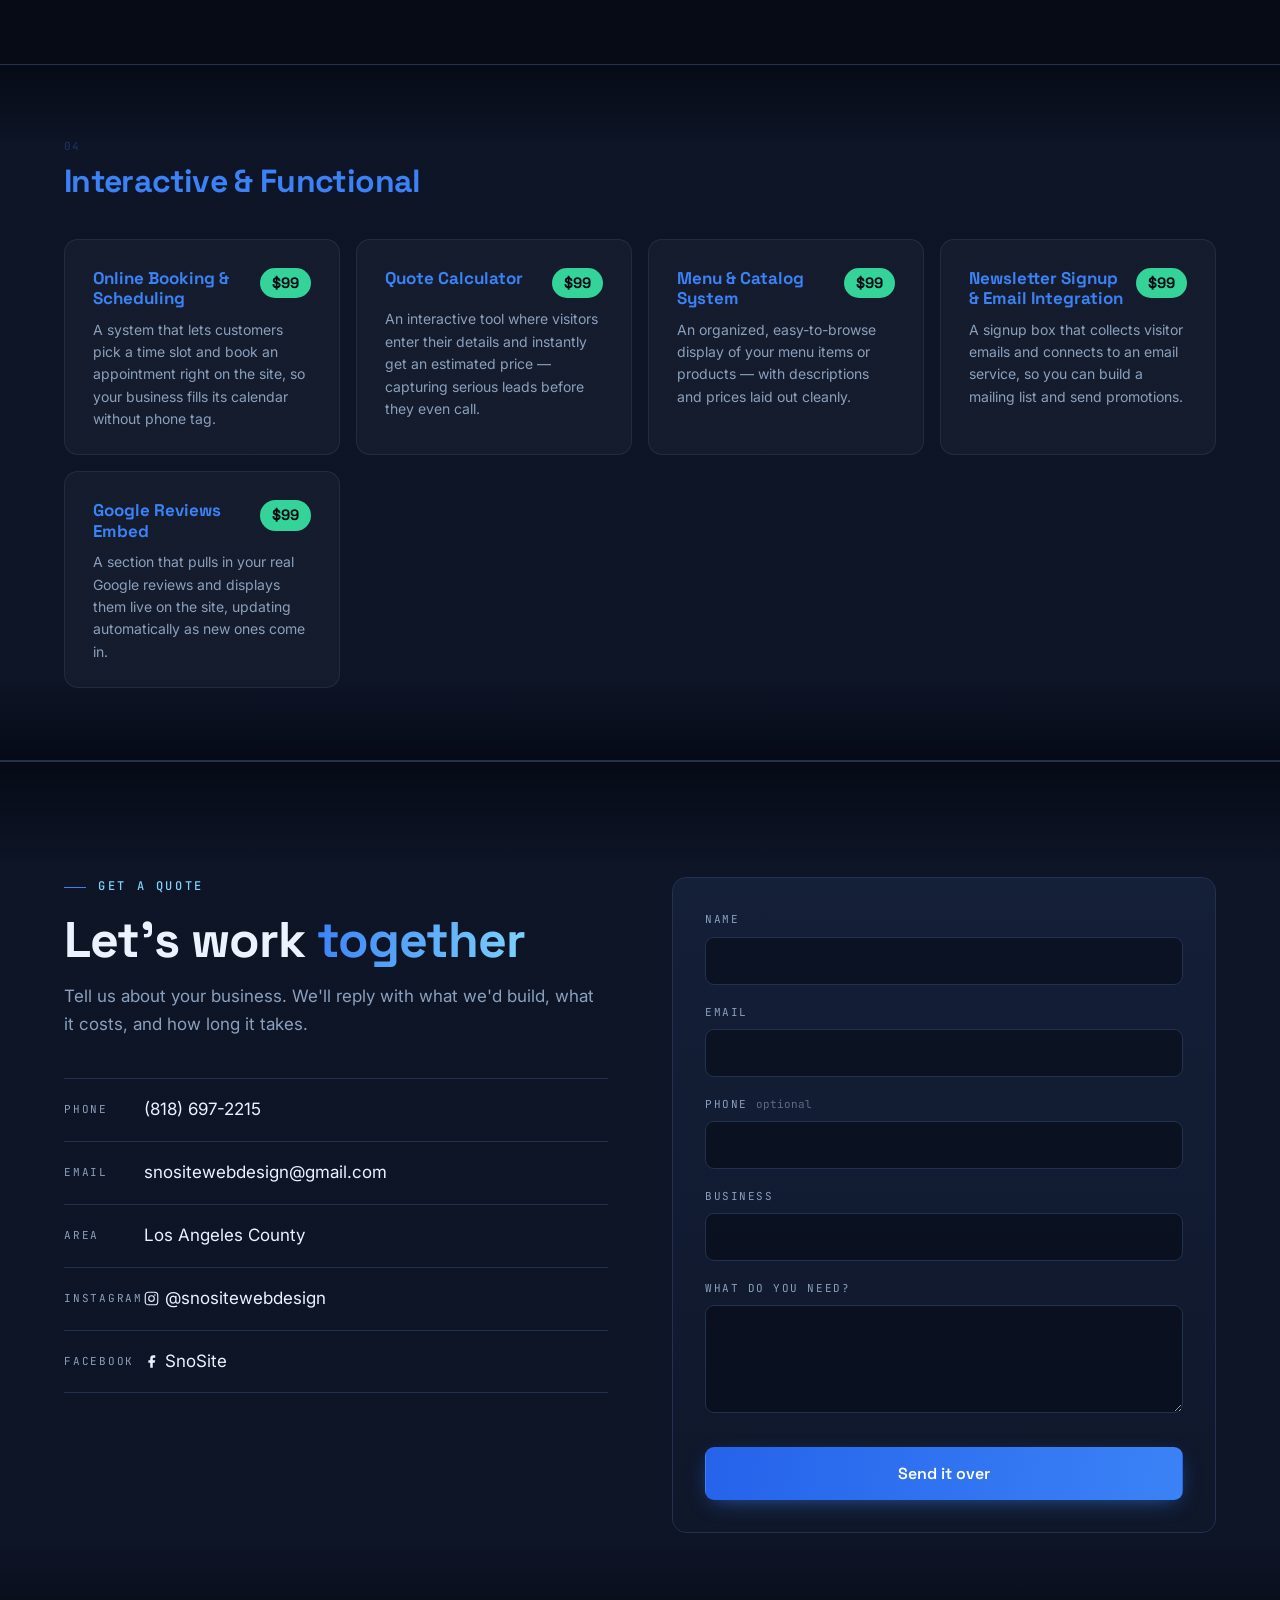
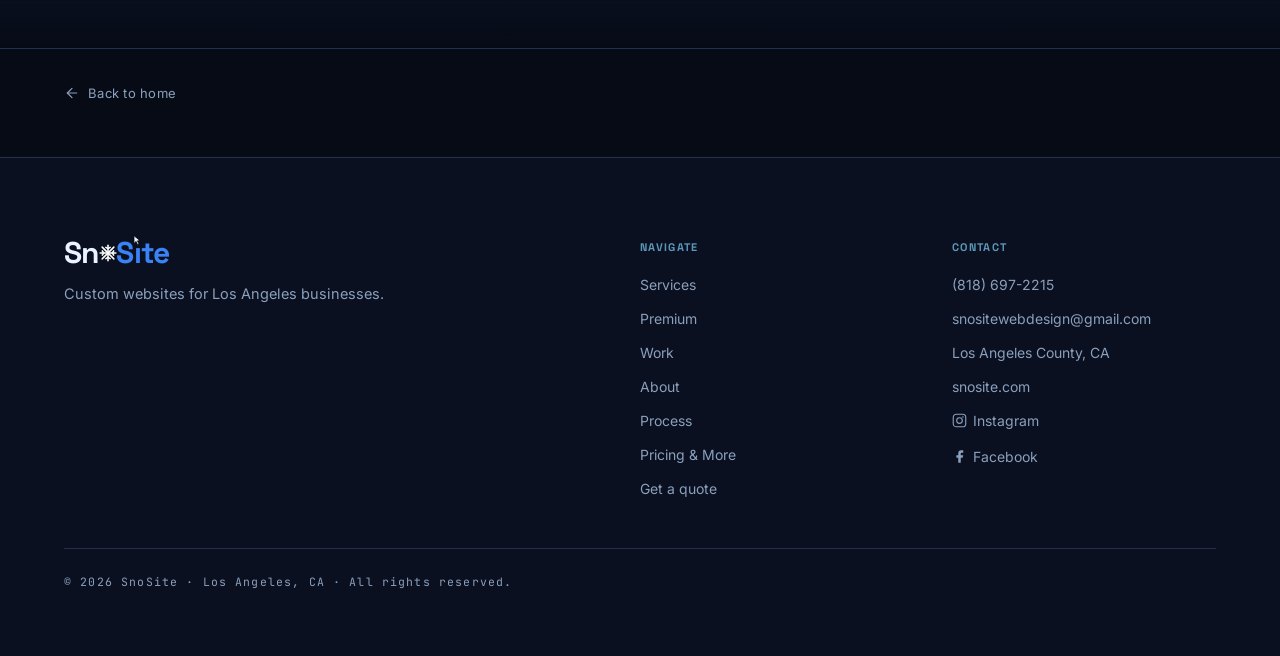
==== commit bbe03ec4: "Add back to home arrow at top and bottom of add-ons page Co-Authored-By: Claude Sonnet 4.6 <noreply@" ====
--- a/add-ons.html
+++ b/add-ons.html
@@ -226,6 +226,21 @@
   margin:0 auto 32px;
   line-height:1.65;
 }
+
+.back-home{
+  display:inline-flex;
+  align-items:center;
+  gap:8px;
+  font-family:var(--body);
+  font-size:13px;
+  color:var(--slate);
+  text-decoration:none;
+  letter-spacing:.02em;
+  transition:color .2s, gap .2s;
+}
+.back-home:hover{ color:var(--ice); gap:12px; }
+.back-home svg{ width:16px; height:16px; flex-shrink:0; transition:transform .2s; }
+.back-home:hover svg{ transform:translateX(-3px); }
 
 @media(max-width:680px){
   .base-card{ padding:28px 24px; gap:24px; }
@@ -286,8 +301,15 @@
 
 <main>
 
+<div style="max-width:var(--max);margin:0 auto;padding:100px var(--gut) 0">
+  <a class="back-home reveal" href="/">
+    <svg viewBox="0 0 24 24" fill="none" stroke="currentColor" stroke-width="1.8" stroke-linecap="round" stroke-linejoin="round" aria-hidden="true"><line x1="19" y1="12" x2="5" y2="12"/><polyline points="12 19 5 12 12 5"/></svg>
+    Back to home
+  </a>
+</div>
+
 <!-- ============ SECTION 1: BASE ============ -->
-<section class="ao-section" style="padding-top:140px">
+<section class="ao-section">
   <div class="ao-section-head reveal">
     <span class="ao-section-num">01</span>
     <h2 class="ao-section-title">Your Base</h2>
@@ -502,6 +524,13 @@
   </div>
 </section>
 
+<div style="max-width:var(--max);margin:0 auto;padding:32px var(--gut) 48px">
+  <a class="back-home reveal" href="/">
+    <svg viewBox="0 0 24 24" fill="none" stroke="currentColor" stroke-width="1.8" stroke-linecap="round" stroke-linejoin="round" aria-hidden="true"><line x1="19" y1="12" x2="5" y2="12"/><polyline points="12 19 5 12 12 5"/></svg>
+    Back to home
+  </a>
+</div>
+
 </main>
 
 <!-- ============ FOOTER ============ -->
